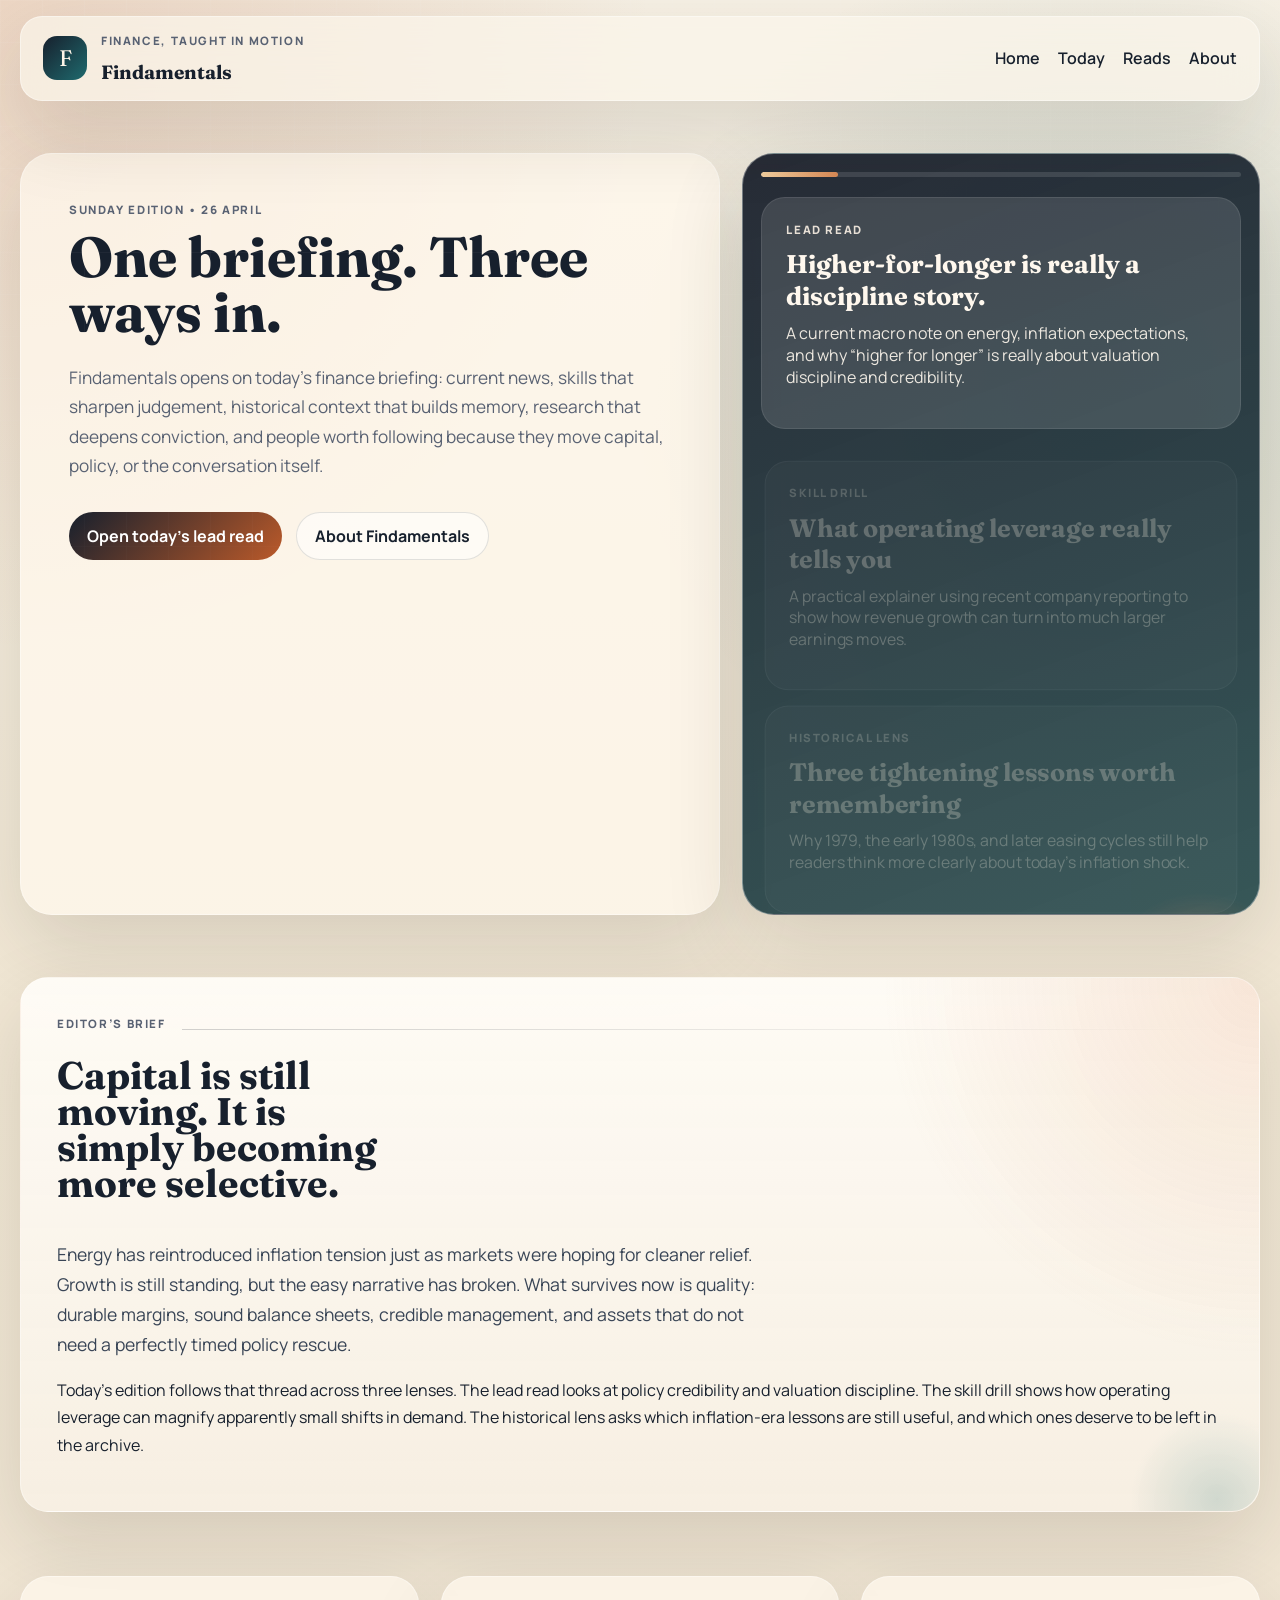
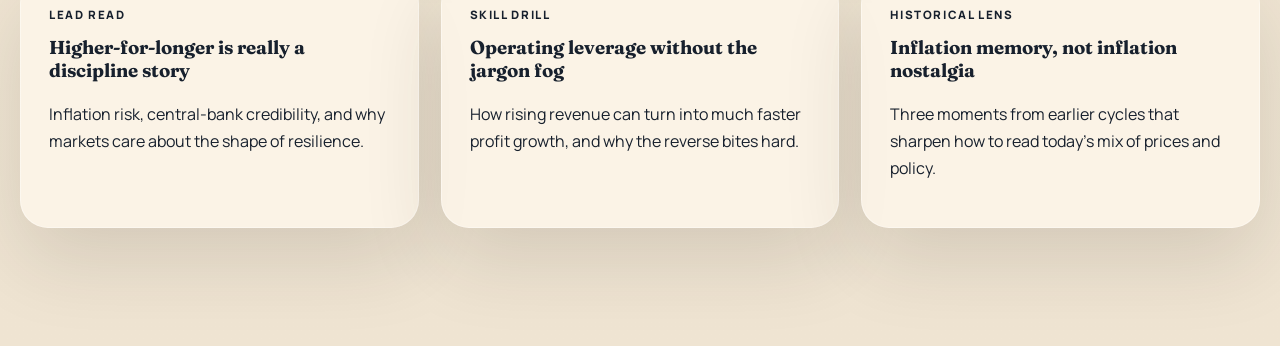
==== index.html @ 5b4e3eaf "Add files via upload" ====
<!DOCTYPE html>
<html lang="en-GB">
  <head>
    <meta charset="UTF-8" />
    <meta name="viewport" content="width=device-width, initial-scale=1.0" />
    <title>Findamentals | Daily Finance Reading</title>
    <meta
      name="description"
      content="Findamentals is a daily finance reading platform mixing news, skill-building, historical context, research, and real people to watch."
    />
    <link rel="preconnect" href="https://fonts.googleapis.com" />
    <link rel="preconnect" href="https://fonts.gstatic.com" crossorigin />
    <link
      href="https://fonts.googleapis.com/css2?family=Fraunces:opsz,wght@9..144,400;9..144,600;9..144,700&family=Manrope:wght@400;500;600;700;800&display=swap"
      rel="stylesheet"
    />
    <link rel="stylesheet" href="./styles.css" />
  </head>
  <body>
    <div class="page-shell">
      <header class="topbar" data-topbar>
        <div class="brand-lockup">
          <span class="brand-mark">F</span>
          <div>
            <p class="eyebrow">Finance, taught in motion</p>
            <h1>Findamentals</h1>
          </div>
        </div>
        <nav class="topnav" aria-label="Primary">
          <a href="./index.html">Home</a>
          <a href="#edition">Today</a>
          <a href="#reads">Reads</a>
          <a href="./about.html">About</a>
        </nav>
      </header>

      <main>
        <section class="home-hero" id="edition">
          <div class="hero-copy">
            <p class="section-kicker">Sunday Edition • 26 April</p>
            <h2>One briefing. Three ways in.</h2>
            <p class="hero-text">
              Findamentals opens on today’s finance briefing: current news, skills that sharpen
              judgement, historical context that builds memory, research that deepens conviction, and
              people worth following because they move capital, policy, or the conversation itself.
            </p>
            <div class="hero-actions">
              <a class="button button-primary" href="./lead-read.html">Open today’s lead read</a>
              <a class="button button-secondary" href="./about.html">About Findamentals</a>
            </div>
          </div>

          <section class="edition-panel scroll-panel" aria-label="Today’s reading sequence" data-scroll-panel>
            <div class="progress-track edition-progress" aria-hidden="true">
              <span class="progress-fill" data-progress-fill></span>
            </div>

            <a class="story-card is-active" data-story-card href="./lead-read.html">
              <p class="story-type">Lead read</p>
              <h3>Higher-for-longer is really a discipline story.</h3>
              <p>
                A current macro note on energy, inflation expectations, and why “higher for longer” is
                really about valuation discipline and credibility.
              </p>
            </a>

            <a class="story-card" data-story-card href="./skill-drill.html">
              <p class="story-type">Skill drill</p>
              <h3>What operating leverage really tells you</h3>
              <p>
                A practical explainer using recent company reporting to show how revenue growth can turn
                into much larger earnings moves.
              </p>
            </a>

            <a class="story-card" data-story-card href="./historical-lens.html">
              <p class="story-type">Historical lens</p>
              <h3>Three tightening lessons worth remembering</h3>
              <p>
                Why 1979, the early 1980s, and later easing cycles still help readers think more clearly
                about today’s inflation shock.
              </p>
            </a>
          </section>
        </section>

        <section class="today-layout reveal">
          <article class="lead-read editorial-brief">
            <div class="brief-topline">
              <p class="section-kicker">Editor’s Brief</p>
              <span class="brief-rule"></span>
            </div>
            <h3>Capital is still moving. It is simply becoming more selective.</h3>
            <p class="brief-lead">
              Energy has reintroduced inflation tension just as markets were hoping for cleaner relief.
              Growth is still standing, but the easy narrative has broken. What survives now is quality:
              durable margins, sound balance sheets, credible management, and assets that do not need a
              perfectly timed policy rescue.
            </p>
            <p>
              Today’s edition follows that thread across three lenses. The lead read looks at policy
              credibility and valuation discipline. The skill drill shows how operating leverage can
              magnify apparently small shifts in demand. The historical lens asks which inflation-era
              lessons are still useful, and which ones deserve to be left in the archive.
            </p>
          </article>
        </section>

        <section class="content-grid reveal" id="reads">
          <a class="feed-card feed-link" href="./lead-read.html">
            <p class="feed-tag">Lead Read</p>
            <h3>Higher-for-longer is really a discipline story</h3>
            <p>Inflation risk, central-bank credibility, and why markets care about the shape of resilience.</p>
          </a>
          <a class="feed-card feed-link" href="./skill-drill.html">
            <p class="feed-tag">Skill Drill</p>
            <h3>Operating leverage without the jargon fog</h3>
            <p>How rising revenue can turn into much faster profit growth, and why the reverse bites hard.</p>
          </a>
          <a class="feed-card feed-link" href="./historical-lens.html">
            <p class="feed-tag">Historical Lens</p>
            <h3>Inflation memory, not inflation nostalgia</h3>
            <p>Three moments from earlier cycles that sharpen how to read today’s mix of prices and policy.</p>
          </a>
        </section>
      </main>
    </div>

    <script src="./script.js"></script>
  </body>
</html>
---- styles.css ----
:root {
  --bg: #f5efe3;
  --bg-deep: #e6dcc8;
  --text: #17202d;
  --muted: #596273;
  --accent: #bb5a2a;
  --accent-soft: #d88955;
  --teal: #1f6a6e;
  --line: rgba(23, 32, 45, 0.12);
  --shadow: 0 30px 80px rgba(41, 37, 30, 0.14);
}

* {
  box-sizing: border-box;
}

html {
  scroll-behavior: smooth;
}

body {
  margin: 0;
  min-height: 100vh;
  color: var(--text);
  font-family: "Manrope", "Avenir Next", "Segoe UI", sans-serif;
  background:
    radial-gradient(circle at top left, rgba(187, 90, 42, 0.18), transparent 28%),
    radial-gradient(circle at 85% 20%, rgba(31, 106, 110, 0.18), transparent 24%),
    linear-gradient(180deg, #f7f1e5 0%, #f1e7d4 52%, #efe4d2 100%);
}

body::before {
  content: "";
  position: fixed;
  inset: 0;
  pointer-events: none;
  background-image: linear-gradient(rgba(255, 255, 255, 0.16) 1px, transparent 1px),
    linear-gradient(90deg, rgba(255, 255, 255, 0.16) 1px, transparent 1px);
  background-size: 42px 42px;
  mask-image: linear-gradient(180deg, rgba(0, 0, 0, 0.35), transparent 85%);
}

.page-shell {
  width: min(1240px, calc(100% - 32px));
  margin: 0 auto;
  padding: 16px 0 80px;
}

.topbar {
  position: sticky;
  top: 12px;
  z-index: 20;
  display: flex;
  justify-content: space-between;
  align-items: center;
  gap: 24px;
  padding: 16px 22px;
  margin-bottom: 12px;
  border: 1px solid rgba(255, 255, 255, 0.4);
  border-radius: 22px;
  backdrop-filter: blur(18px);
  background: rgba(250, 244, 233, 0.72);
  box-shadow: var(--shadow);
  transition: transform 280ms ease, opacity 280ms ease, background 280ms ease;
}

.topbar.is-hidden {
  transform: translateY(-130%);
  opacity: 0;
}

.brand-lockup {
  display: flex;
  align-items: center;
  gap: 14px;
}

.brand-mark {
  display: grid;
  place-items: center;
  width: 44px;
  height: 44px;
  border-radius: 14px;
  color: #fff5e8;
  font-family: "Fraunces", Georgia, serif;
  font-size: 1.4rem;
  background: linear-gradient(135deg, var(--text), var(--teal));
}

.eyebrow,
.section-kicker,
.comparison-label,
.story-type,
.feed-tag,
.step-index,
.mini-label,
.person-role {
  letter-spacing: 0.14em;
  text-transform: uppercase;
  font-size: 0.72rem;
  font-weight: 800;
}

.eyebrow,
.section-kicker,
.comparison-label,
.mini-label,
.person-role {
  color: var(--muted);
}

h1,
h2,
h3,
.stage-label span {
  font-family: "Fraunces", Georgia, serif;
}

h1,
h2,
h3,
p {
  margin-top: 0;
}

.topbar h1 {
  margin-bottom: 0;
  font-size: 1.2rem;
}

.topnav {
  display: flex;
  flex-wrap: wrap;
  align-items: center;
  gap: 18px;
}

.topnav a {
  color: var(--text);
  text-decoration: none;
  font-weight: 600;
}

.home-hero,
.article-layout,
.today-layout,
.comparison-grid,
.sticky-stage,
.content-grid,
.people-grid {
  display: grid;
  gap: 22px;
}

.home-hero {
  grid-template-columns: 1.15fr 0.85fr;
  align-items: stretch;
  padding: 40px 0 52px;
}

.hero-copy,
.edition-panel,
.lead-read,
.mini-card,
.feed-card,
.visual-frame,
.person-card,
.comparison-card,
.article-body,
.sidebar-card,
.about-hero {
  border: 1px solid rgba(255, 255, 255, 0.36);
  box-shadow: var(--shadow);
}

.hero-copy,
.about-hero,
.lead-read,
.mini-card,
.feed-card,
.person-card,
.article-body,
.sidebar-card {
  background: rgba(255, 248, 238, 0.72);
}

.hero-copy,
.about-hero {
  padding: 48px;
  border-radius: 32px;
}

.home-hero h2,
.about-hero h2,
.article-hero h2 {
  margin-bottom: 0;
  line-height: 0.98;
}

.home-hero h2 {
  margin-top: 12px;
  font-size: clamp(2.7rem, 4.4vw, 4.7rem);
}

.about-hero h2,
.article-hero h2 {
  font-size: clamp(2.5rem, 4.5vw, 4.6rem);
}

.hero-text,
.lead-read p,
.mini-card p,
.feed-card p,
.step p,
.stage-description,
.person-card p,
.comparison-card li,
.article-body p,
.sidebar-card li,
.sidebar-card span,
.about-page .hero-text,
.article-page .hero-text {
  line-height: 1.7;
}

.hero-text,
.article-page .hero-text,
.about-page .hero-text {
  max-width: 60ch;
  margin: 24px 0 0;
  font-size: 1.08rem;
  color: var(--muted);
}

.hero-actions {
  display: flex;
  flex-wrap: wrap;
  gap: 14px;
  margin-top: 32px;
}

.button {
  display: inline-flex;
  align-items: center;
  justify-content: center;
  min-height: 48px;
  padding: 0 18px;
  border-radius: 999px;
  border: 0;
  text-decoration: none;
  font: inherit;
  font-weight: 700;
  cursor: pointer;
}

.button-primary {
  color: white;
  background: linear-gradient(135deg, var(--text), var(--accent));
}

.button-secondary {
  color: var(--text);
  border: 1px solid var(--line);
  background: rgba(255, 255, 255, 0.55);
}

.edition-panel {
  position: relative;
  overflow: hidden;
  display: grid;
  gap: 12px;
  padding: 18px;
  border-radius: 32px;
  background: linear-gradient(160deg, rgba(26, 31, 43, 0.94), rgba(28, 66, 70, 0.88));
  color: #f4ecdf;
}

.edition-panel::after {
  content: "";
  position: absolute;
  inset: auto -10% -25% auto;
  width: 220px;
  height: 220px;
  border-radius: 999px;
  background: radial-gradient(circle, rgba(216, 137, 85, 0.45), transparent 65%);
}

.edition-progress {
  max-width: 100%;
  margin-bottom: 8px;
}

.progress-track {
  position: relative;
  height: 5px;
  border-radius: 999px;
  overflow: hidden;
  background: rgba(255, 255, 255, 0.12);
}

.progress-fill {
  display: block;
  width: 0%;
  height: 100%;
  border-radius: inherit;
  background: linear-gradient(90deg, #f2cf9f, var(--accent-soft));
  transition: width 240ms ease;
}

.story-card {
  position: relative;
  display: block;
  padding: 24px;
  border: 1px solid rgba(255, 255, 255, 0.09);
  border-radius: 24px;
  color: inherit;
  text-decoration: none;
  background: rgba(255, 255, 255, 0.06);
  transform: translateY(18px) scale(0.985);
  opacity: 0.46;
  transition:
    transform 280ms ease,
    opacity 280ms ease,
    background 280ms ease,
    color 280ms ease;
}

.story-card .story-type {
  color: rgba(244, 236, 223, 0.46);
  transition: color 280ms ease;
}

.story-card h3 {
  margin-top: 10px;
  margin-bottom: 10px;
  font-size: 1.6rem;
  color: rgba(244, 236, 223, 0.58);
  transition: color 280ms ease;
}

.story-card p:last-child {
  color: rgba(244, 236, 223, 0.6);
  transition: color 280ms ease;
}

.story-card.is-active,
.story-card:hover {
  background: rgba(255, 255, 255, 0.12);
  transform: translateY(0) scale(1);
  opacity: 1;
}

.story-card.is-active .story-type,
.story-card:hover .story-type {
  color: rgba(255, 245, 232, 0.88);
}

.story-card.is-active h3,
.story-card:hover h3 {
  color: #fff8ee;
}

.story-card.is-active p:last-child,
.story-card:hover p:last-child {
  color: rgba(255, 248, 238, 0.9);
}

.today-layout {
  grid-template-columns: 1fr;
  padding: 10px 0 48px;
}

.lead-read,
.mini-card,
.feed-card,
.person-card,
.article-body,
.sidebar-card {
  padding: 28px;
  border-radius: 28px;
}

.editorial-brief {
  position: relative;
  overflow: hidden;
  padding: 36px;
  background:
    radial-gradient(circle at top right, rgba(216, 137, 85, 0.18), transparent 28%),
    linear-gradient(180deg, rgba(255, 252, 247, 0.94), rgba(247, 240, 228, 0.88));
}

.editorial-brief::after {
  content: "";
  position: absolute;
  inset: auto -48px -78px auto;
  width: 180px;
  height: 180px;
  border-radius: 999px;
  background: radial-gradient(circle, rgba(31, 106, 110, 0.18), transparent 68%);
}

.brief-topline {
  position: relative;
  z-index: 1;
  display: flex;
  align-items: center;
  gap: 16px;
}

.brief-rule {
  display: block;
  flex: 1;
  height: 1px;
  background: linear-gradient(90deg, rgba(23, 32, 45, 0.2), rgba(23, 32, 45, 0));
}

.editorial-brief h3 {
  position: relative;
  z-index: 1;
  max-width: 13ch;
  margin-top: 16px;
  font-size: clamp(2.6rem, 4vw, 4.2rem);
  line-height: 0.94;
}

.brief-lead {
  position: relative;
  z-index: 1;
  max-width: 64ch;
  font-size: 1.1rem;
  color: #394556;
}

.card-heading {
  display: flex;
  justify-content: space-between;
  align-items: center;
  gap: 16px;
}

.pill {
  padding: 8px 12px;
  border-radius: 999px;
  font-size: 0.82rem;
  font-weight: 700;
  background: rgba(23, 32, 45, 0.08);
}

.lead-read h3,
.article-body h3,
.feed-card h3,
.person-card h3,
.mini-card h3 {
  margin-top: 12px;
}

.lead-read h3 {
  font-size: clamp(2rem, 3vw, 3rem);
}

.side-stack,
.article-sidebar {
  display: grid;
  gap: 22px;
}

.content-grid {
  grid-template-columns: repeat(3, minmax(0, 1fr));
  padding: 16px 0 38px;
}

.feed-link {
  color: inherit;
  text-decoration: none;
  transition: transform 220ms ease, background 220ms ease;
}

.feed-link:hover {
  transform: translateY(-6px);
  background: rgba(255, 248, 238, 0.92);
}

.section-heading {
  display: flex;
  justify-content: space-between;
  align-items: end;
  gap: 24px;
  margin-bottom: 26px;
}

.section-heading.narrow {
  max-width: 820px;
}

.section-heading h2 {
  max-width: 16ch;
  margin-bottom: 0;
  font-size: clamp(2.2rem, 4vw, 4rem);
  line-height: 1.02;
}

.comparison-grid {
  grid-template-columns: repeat(2, minmax(0, 1fr));
}

.comparison-card {
  padding: 28px;
  border-radius: 28px;
}

.comparison-card.accent {
  background: linear-gradient(160deg, rgba(187, 90, 42, 0.94), rgba(31, 106, 110, 0.84));
  color: #fff8ee;
}

.comparison-card.accent .comparison-label {
  color: rgba(255, 248, 238, 0.78);
}

.comparison-card ul {
  margin: 18px 0 0;
  padding-left: 18px;
}

.reading-system,
.people-watch,
.about-page,
.article-page {
  padding: 20px 0 52px;
}

.about-page {
  display: grid;
  gap: 26px;
}

.about-hero {
  padding-bottom: 28px;
}

.sticky-stage {
  grid-template-columns: 0.9fr 1.1fr;
  align-items: start;
}

.sticky-visual {
  position: sticky;
  top: 110px;
}

.visual-frame {
  position: relative;
  min-height: 360px;
  padding: 32px;
  border-radius: 30px;
  overflow: hidden;
  color: #f7f0e6;
  background: linear-gradient(160deg, #16202c 0%, #203847 50%, #7a4125 100%);
}

.visual-glow {
  position: absolute;
  inset: auto auto -100px -70px;
  width: 280px;
  height: 280px;
  border-radius: 999px;
  background: radial-gradient(circle, rgba(255, 228, 168, 0.4), transparent 62%);
}

.stage-label {
  position: relative;
  z-index: 1;
  display: flex;
  align-items: center;
  gap: 16px;
}

.stage-label span {
  font-size: clamp(3rem, 8vw, 5rem);
  line-height: 1;
}

.stage-label p {
  margin-bottom: 0;
  font-size: 0.92rem;
  letter-spacing: 0.16em;
  text-transform: uppercase;
}

.stage-description {
  position: relative;
  z-index: 1;
  max-width: 26ch;
  margin-top: 108px;
  font-size: 1.16rem;
}

.sticky-copy {
  display: grid;
  gap: 18px;
}

.step {
  display: grid;
  grid-template-columns: 70px 1fr;
  gap: 18px;
  padding: 24px;
  border: 1px solid var(--line);
  border-radius: 26px;
  background: rgba(255, 250, 243, 0.62);
  transition: transform 220ms ease, border-color 220ms ease, background 220ms ease;
}

.step.is-current {
  transform: translateX(10px);
  border-color: rgba(187, 90, 42, 0.34);
  background: rgba(255, 247, 238, 0.92);
}

.step-index {
  color: var(--accent);
}

.people-grid {
  grid-template-columns: repeat(2, minmax(0, 1fr));
}

.article-hero {
  padding: 18px 0 14px;
}

.article-layout {
  grid-template-columns: minmax(0, 1.45fr) minmax(250px, 0.55fr);
  align-items: start;
}

.article-sidebar {
  position: sticky;
  top: 110px;
}

.article-body {
  padding: 34px 36px;
}

.article-body p {
  font-size: 1.05rem;
}

.sidebar-card {
  position: relative;
  padding: 20px;
  font-size: 0.94rem;
  background:
    linear-gradient(180deg, rgba(255, 252, 248, 0.94), rgba(245, 237, 224, 0.82));
  transition: transform 220ms ease, box-shadow 220ms ease, border-color 220ms ease;
}

.sidebar-card:hover {
  transform: translateY(-4px);
  border-color: rgba(187, 90, 42, 0.28);
  box-shadow: 0 22px 48px rgba(41, 37, 30, 0.12);
}

.sidebar-card .mini-label {
  font-size: 0.66rem;
}

.sidebar-card ul {
  margin: 18px 0 0;
  padding: 0;
  list-style: none;
}

.sidebar-card li + li {
  margin-top: 14px;
  padding-top: 14px;
  border-top: 1px solid var(--line);
}

.link-list a {
  color: var(--text);
  font-weight: 700;
  text-decoration: none;
}

.link-list span {
  display: block;
  margin-top: 4px;
  color: var(--muted);
}

.person-link {
  display: grid;
  grid-template-columns: 48px 1fr;
  gap: 12px;
  align-items: center;
}

.person-avatar {
  width: 48px;
  height: 48px;
  border-radius: 999px;
  object-fit: cover;
  border: 2px solid rgba(255, 255, 255, 0.75);
  box-shadow: 0 10px 24px rgba(23, 32, 45, 0.12);
  background: rgba(255, 255, 255, 0.82);
}

.person-link strong,
.person-link em {
  display: block;
}

.person-link strong {
  font-style: normal;
}

.person-link em {
  margin-top: 4px;
  font-size: 0.88rem;
  font-style: normal;
  font-weight: 500;
  color: var(--muted);
}

.article-cover {
  position: relative;
  overflow: hidden;
  margin-top: 20px;
  padding: 24px;
  border: 1px solid rgba(255, 255, 255, 0.3);
  border-radius: 30px;
  box-shadow: var(--shadow);
}

.cover-policy {
  color: #f7f1e6;
  background: linear-gradient(145deg, #111b26 0%, #183041 55%, #655033 100%);
}

.cover-corporate {
  color: #f7f1e6;
  background: linear-gradient(145deg, #101717 0%, #14372a 46%, #445b26 100%);
}

.cover-history {
  color: #f7f1e6;
  background: linear-gradient(145deg, #171921 0%, #283249 50%, #5d432f 100%);
}

.cover-chip-row {
  position: relative;
  z-index: 1;
  display: flex;
  flex-wrap: wrap;
  align-items: center;
  gap: 12px;
}

.cover-chip {
  display: inline-flex;
  align-items: center;
  justify-content: center;
  min-height: 40px;
  padding: 0 14px;
  border-radius: 999px;
  background: rgba(255, 255, 255, 0.12);
  backdrop-filter: blur(10px);
}

.cover-chip {
  font-size: 0.84rem;
  font-weight: 700;
  letter-spacing: 0.08em;
  text-transform: uppercase;
}

.cover-chip-soft {
  background: rgba(255, 255, 255, 0.08);
  color: rgba(255, 244, 232, 0.9);
}

.cover-gridlines,
.cover-bars,
.cover-timeline {
  position: relative;
  z-index: 1;
  margin-top: 36px;
}

.cover-gridlines {
  height: 140px;
  border-radius: 24px;
  background:
    linear-gradient(rgba(255, 255, 255, 0.09) 1px, transparent 1px),
    linear-gradient(90deg, rgba(255, 255, 255, 0.09) 1px, transparent 1px);
  background-size: 28px 28px;
}

.cover-gridlines::after {
  content: "";
  position: absolute;
  left: 24px;
  right: 24px;
  bottom: 26px;
  height: 2px;
  background: linear-gradient(90deg, transparent 0%, #ffe5bf 24%, #ffbf7d 58%, transparent 100%);
  transform: skewX(-18deg);
}

.cover-bars {
  display: grid;
  grid-template-columns: repeat(4, 1fr);
  gap: 12px;
  align-items: end;
  height: 140px;
}

.cover-bars span {
  border-radius: 18px 18px 8px 8px;
  background: linear-gradient(180deg, rgba(180, 246, 171, 0.95), rgba(68, 138, 53, 0.5));
}

.cover-bars span:nth-child(1) {
  height: 42%;
}

.cover-bars span:nth-child(2) {
  height: 66%;
}

.cover-bars span:nth-child(3) {
  height: 78%;
}

.cover-bars span:nth-child(4) {
  height: 96%;
}

.cover-timeline {
  display: flex;
  align-items: center;
  gap: 0;
  padding: 42px 10px 16px;
}

.cover-timeline::before {
  content: "";
  position: absolute;
  left: 14px;
  right: 14px;
  top: 50%;
  height: 1px;
  background: rgba(255, 255, 255, 0.2);
}

.cover-timeline span {
  position: relative;
  z-index: 1;
  width: 16px;
  height: 16px;
  margin-right: auto;
  border: 4px solid rgba(255, 242, 226, 0.9);
  border-radius: 999px;
  background: #c47d47;
}

.cover-timeline span:last-child {
  margin-right: 0;
}

.cover-caption {
  position: relative;
  z-index: 1;
  max-width: 34ch;
  margin-top: 18px;
  font-size: 0.98rem;
  color: rgba(255, 245, 232, 0.88);
}

.feature-grid {
  display: grid;
  grid-template-columns: repeat(3, minmax(0, 1fr));
  gap: 22px;
}

.feature-card {
  padding: 26px;
  border: 1px solid rgba(255, 255, 255, 0.36);
  border-radius: 28px;
  background: rgba(255, 248, 238, 0.72);
  box-shadow: var(--shadow);
}

.feature-card h3 {
  margin-top: 12px;
  font-size: 1.5rem;
}

.feature-card p:last-child {
  line-height: 1.7;
}

.reveal {
  opacity: 0;
  transform: translateY(28px);
  transition: opacity 500ms ease, transform 500ms ease;
}

.reveal.is-visible {
  opacity: 1;
  transform: translateY(0);
}

@media (max-width: 1080px) {
  .home-hero,
  .today-layout,
  .article-layout,
  .sticky-stage,
  .content-grid,
  .people-grid,
  .comparison-grid,
  .feature-grid {
    grid-template-columns: 1fr;
  }

  .section-heading h2,
  .home-hero h2 {
    max-width: none;
  }

  .sticky-visual,
  .article-sidebar {
    position: relative;
    top: auto;
  }
}

@media (max-width: 720px) {
  .page-shell {
    width: min(100% - 18px, 1240px);
    padding-top: 12px;
  }

  .topbar,
  .hero-copy,
  .edition-panel,
  .lead-read,
  .mini-card,
  .feed-card,
  .visual-frame,
  .person-card,
  .comparison-card,
  .article-body,
  .sidebar-card,
  .about-hero,
  .step {
    border-radius: 22px;
  }

  .topbar {
    align-items: start;
    flex-direction: column;
  }

  .hero-copy,
  .about-hero {
    padding: 30px 24px;
  }

  .edition-panel,
  .visual-frame,
  .article-body,
  .sidebar-card {
    padding: 22px;
  }

  .editorial-brief {
    padding: 24px;
  }

  .home-hero h2,
  .about-hero h2,
  .article-hero h2 {
    font-size: clamp(2.4rem, 10vw, 4rem);
  }

  .section-heading {
    align-items: start;
    flex-direction: column;
  }

  .step {
    grid-template-columns: 1fr;
  }
}
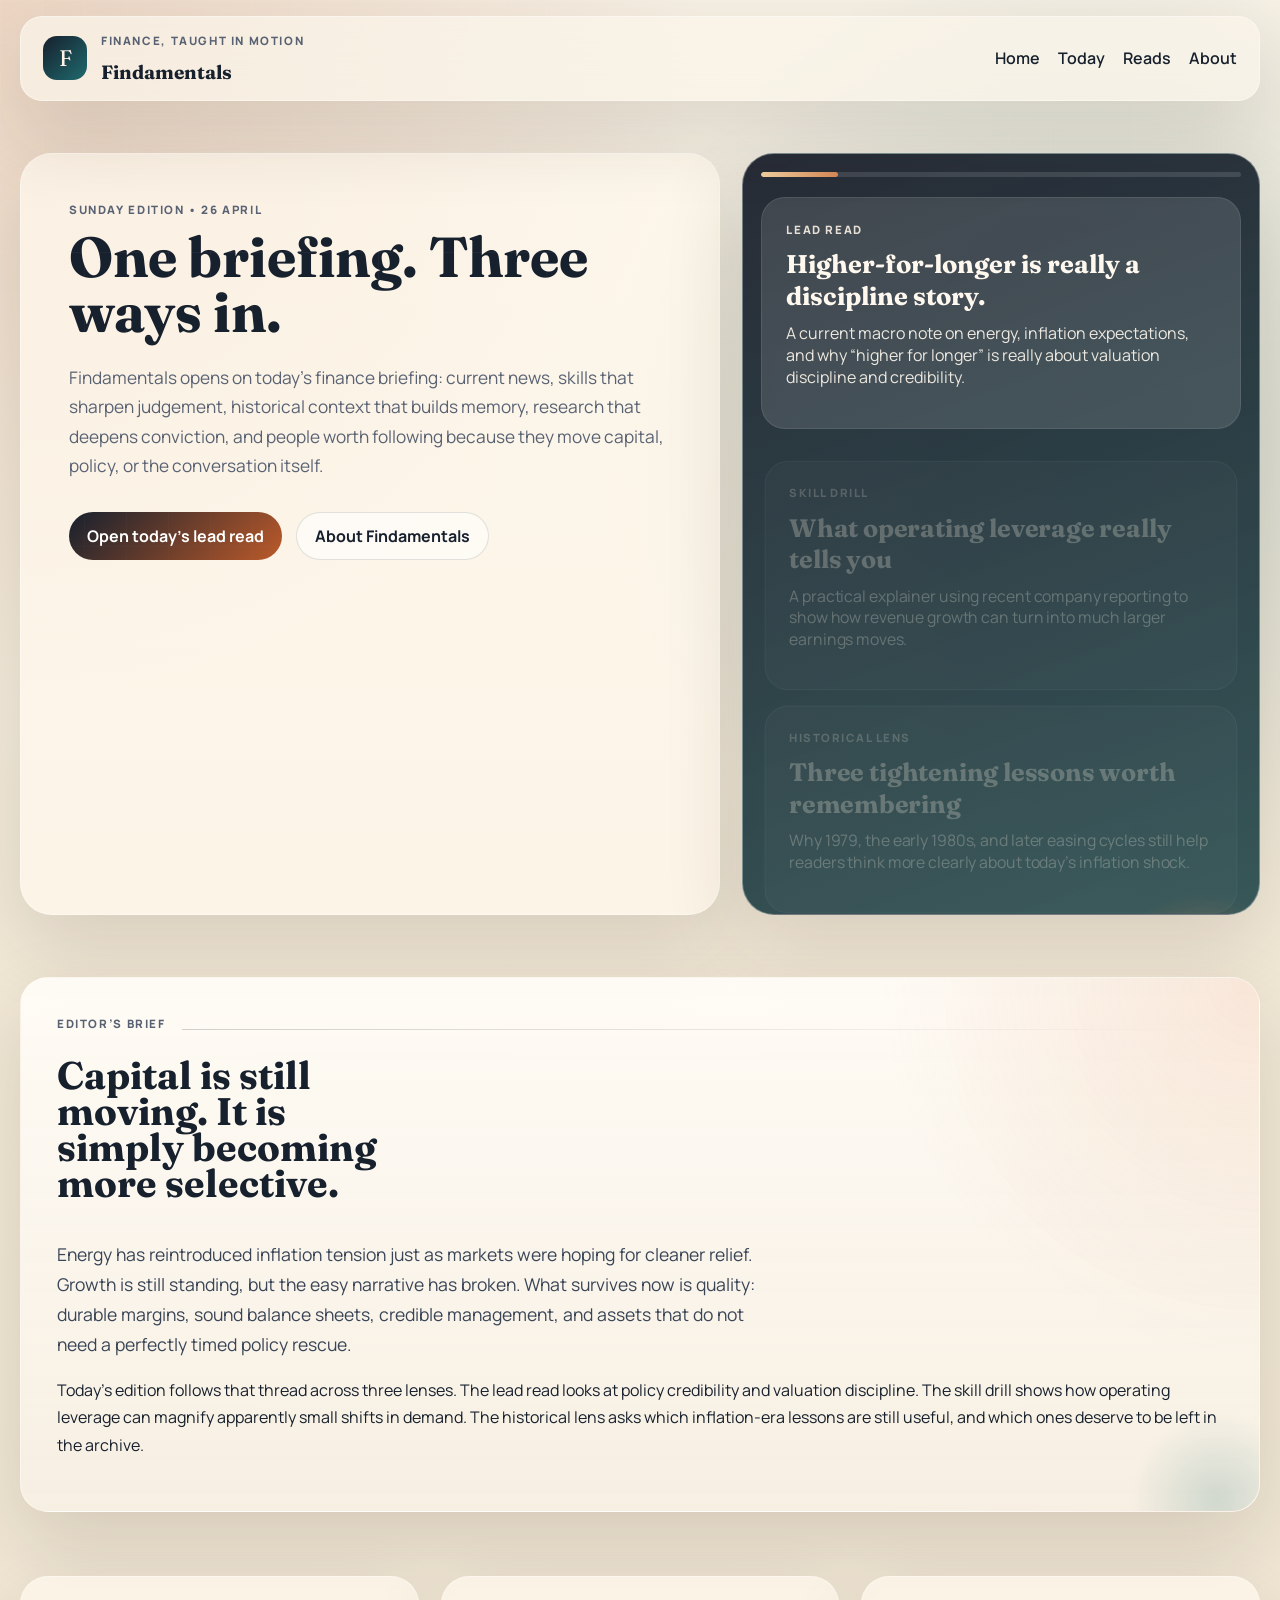
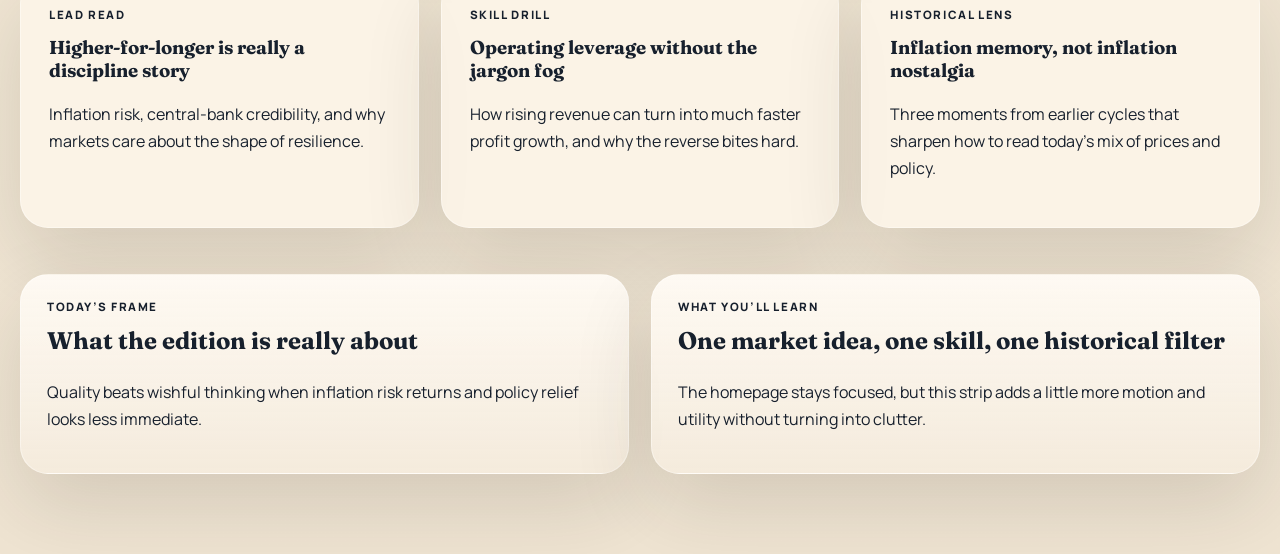
==== commit 3eb220da: "Add files via upload" ====
--- a/index.html
+++ b/index.html
@@ -123,6 +123,20 @@
             <p>Three moments from earlier cycles that sharpen how to read today’s mix of prices and policy.</p>
           </a>
         </section>
+
+        <!-- Optional: remove this section to roll the homepage back to the lighter version. -->
+        <section class="home-busy-rail reveal" aria-label="Today at a glance">
+          <article class="busy-card">
+            <p class="feed-tag">Today’s Frame</p>
+            <h3>What the edition is really about</h3>
+            <p>Quality beats wishful thinking when inflation risk returns and policy relief looks less immediate.</p>
+          </article>
+          <article class="busy-card">
+            <p class="feed-tag">What you’ll learn</p>
+            <h3>One market idea, one skill, one historical filter</h3>
+            <p>The homepage stays focused, but this strip adds a little more motion and utility without turning into clutter.</p>
+          </article>
+        </section>
       </main>
     </div>
 
--- a/styles.css
+++ b/styles.css
@@ -781,93 +781,154 @@
   color: rgba(255, 244, 232, 0.9);
 }
 
-.cover-gridlines,
-.cover-bars,
-.cover-timeline {
+.cover-composition {
   position: relative;
   z-index: 1;
   margin-top: 36px;
 }
 
-.cover-gridlines {
-  height: 140px;
+.cover-composition-policy {
+  height: 156px;
+}
+
+.cover-panel,
+.cover-ring,
+.cover-dot-cluster,
+.metric-tile,
+.cover-orb,
+.archive-card {
+  position: absolute;
+}
+
+.cover-panel {
+  border: 1px solid rgba(255, 255, 255, 0.14);
   border-radius: 24px;
-  background:
-    linear-gradient(rgba(255, 255, 255, 0.09) 1px, transparent 1px),
-    linear-gradient(90deg, rgba(255, 255, 255, 0.09) 1px, transparent 1px);
-  background-size: 28px 28px;
-}
-
-.cover-gridlines::after {
+  background: rgba(255, 255, 255, 0.08);
+  backdrop-filter: blur(10px);
+}
+
+.cover-panel-large {
+  inset: 8px 24% 18px 0;
+}
+
+.cover-panel-small {
+  inset: 36px 0 0 46%;
+}
+
+.cover-ring {
+  width: 86px;
+  height: 86px;
+  right: 8%;
+  bottom: 12%;
+  border: 2px solid rgba(255, 229, 191, 0.55);
+  border-radius: 999px;
+  box-shadow: inset 0 0 0 12px rgba(255, 255, 255, 0.05);
+}
+
+.cover-dot-cluster {
+  left: 30px;
+  bottom: 28px;
+  display: flex;
+  gap: 10px;
+}
+
+.cover-dot-cluster span {
+  width: 10px;
+  height: 10px;
+  border-radius: 999px;
+  background: rgba(255, 232, 201, 0.9);
+}
+
+.cover-composition-corporate {
+  display: grid;
+  grid-template-columns: repeat(2, minmax(0, 1fr));
+  gap: 14px;
+  align-items: stretch;
+  min-height: 156px;
+}
+
+.metric-tile {
+  position: relative;
+  inset: auto;
+  display: flex;
+  flex-direction: column;
+  justify-content: space-between;
+  min-height: 132px;
+  padding: 18px;
+  border: 1px solid rgba(255, 255, 255, 0.12);
+  border-radius: 24px;
+  background: rgba(255, 255, 255, 0.07);
+}
+
+.metric-tile strong,
+.metric-tile span {
+  display: block;
+}
+
+.metric-tile strong {
+  font-family: "Fraunces", Georgia, serif;
+  font-size: 1.05rem;
+  color: #f8f2e8;
+}
+
+.metric-tile span {
+  font-size: 1.35rem;
+  font-weight: 800;
+  color: rgba(210, 255, 204, 0.95);
+}
+
+.cover-orb {
+  right: 18px;
+  bottom: -34px;
+  width: 132px;
+  height: 132px;
+  border-radius: 999px;
+  background: radial-gradient(circle, rgba(196, 255, 181, 0.38), rgba(196, 255, 181, 0) 68%);
+  filter: blur(2px);
+}
+
+.cover-composition-history {
+  height: 156px;
+}
+
+.archive-card {
+  display: grid;
+  place-items: center;
+  width: 160px;
+  height: 108px;
+  border: 1px solid rgba(255, 255, 255, 0.12);
+  border-radius: 20px;
+  background: rgba(255, 255, 255, 0.07);
+  color: rgba(255, 245, 232, 0.92);
+  font-family: "Fraunces", Georgia, serif;
+  font-size: 1.05rem;
+  letter-spacing: 0.04em;
+}
+
+.archive-card-a {
+  top: 24px;
+  left: 0;
+  transform: rotate(-7deg);
+}
+
+.archive-card-b {
+  top: 8px;
+  left: 33%;
+  transform: rotate(3deg);
+}
+
+.archive-card-c {
+  top: 28px;
+  right: 2%;
+  transform: rotate(8deg);
+}
+
+.cover-composition::after {
   content: "";
   position: absolute;
-  left: 24px;
-  right: 24px;
-  bottom: 26px;
-  height: 2px;
-  background: linear-gradient(90deg, transparent 0%, #ffe5bf 24%, #ffbf7d 58%, transparent 100%);
-  transform: skewX(-18deg);
-}
-
-.cover-bars {
-  display: grid;
-  grid-template-columns: repeat(4, 1fr);
-  gap: 12px;
-  align-items: end;
-  height: 140px;
-}
-
-.cover-bars span {
-  border-radius: 18px 18px 8px 8px;
-  background: linear-gradient(180deg, rgba(180, 246, 171, 0.95), rgba(68, 138, 53, 0.5));
-}
-
-.cover-bars span:nth-child(1) {
-  height: 42%;
-}
-
-.cover-bars span:nth-child(2) {
-  height: 66%;
-}
-
-.cover-bars span:nth-child(3) {
-  height: 78%;
-}
-
-.cover-bars span:nth-child(4) {
-  height: 96%;
-}
-
-.cover-timeline {
-  display: flex;
-  align-items: center;
-  gap: 0;
-  padding: 42px 10px 16px;
-}
-
-.cover-timeline::before {
-  content: "";
-  position: absolute;
-  left: 14px;
-  right: 14px;
-  top: 50%;
-  height: 1px;
-  background: rgba(255, 255, 255, 0.2);
-}
-
-.cover-timeline span {
-  position: relative;
-  z-index: 1;
-  width: 16px;
-  height: 16px;
-  margin-right: auto;
-  border: 4px solid rgba(255, 242, 226, 0.9);
-  border-radius: 999px;
-  background: #c47d47;
-}
-
-.cover-timeline span:last-child {
-  margin-right: 0;
+  inset: auto 0 0 0;
+  height: 32px;
+  background: linear-gradient(180deg, transparent, rgba(255, 255, 255, 0.02));
 }
 
 .cover-caption {
@@ -899,6 +960,31 @@
 }
 
 .feature-card p:last-child {
+  line-height: 1.7;
+}
+
+.home-busy-rail {
+  display: grid;
+  grid-template-columns: repeat(2, minmax(0, 1fr));
+  gap: 22px;
+  padding-top: 8px;
+}
+
+.busy-card {
+  padding: 24px 26px;
+  border: 1px solid rgba(255, 255, 255, 0.36);
+  border-radius: 28px;
+  background:
+    linear-gradient(180deg, rgba(255, 251, 245, 0.92), rgba(245, 236, 222, 0.84));
+  box-shadow: var(--shadow);
+}
+
+.busy-card h3 {
+  margin-top: 12px;
+  font-size: 1.5rem;
+}
+
+.busy-card p:last-child {
   line-height: 1.7;
 }
 
@@ -921,7 +1007,8 @@
   .content-grid,
   .people-grid,
   .comparison-grid,
-  .feature-grid {
+  .feature-grid,
+  .home-busy-rail {
     grid-template-columns: 1fr;
   }
 
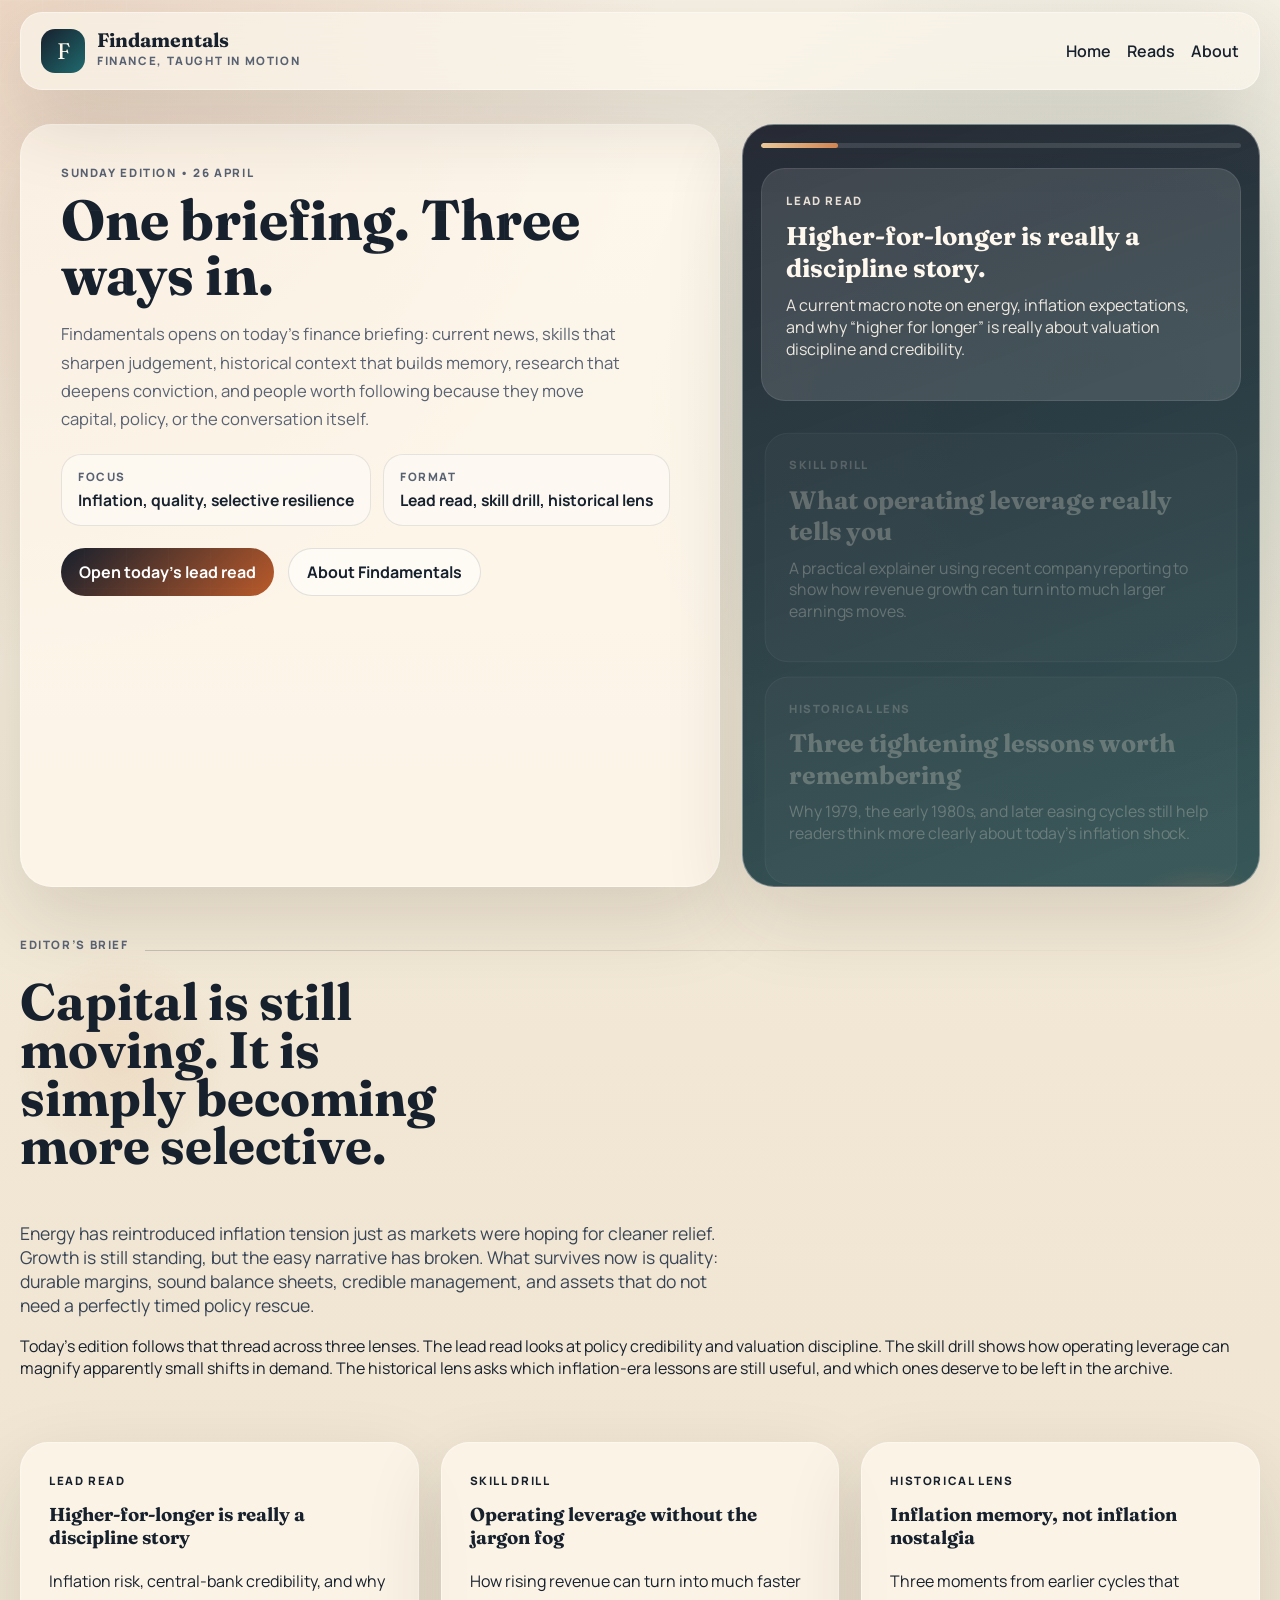
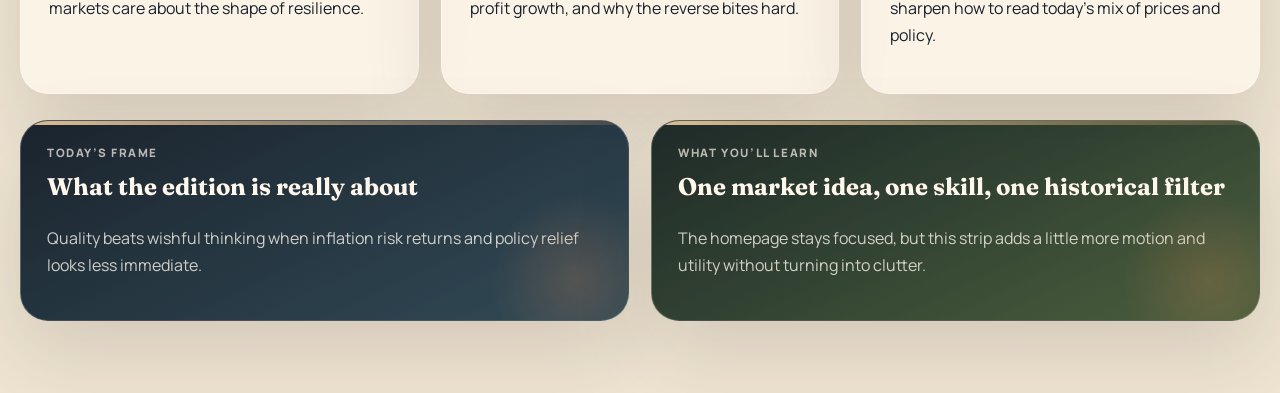
==== commit 83ab7cad: "Add files via upload" ====
--- a/index.html
+++ b/index.html
@@ -21,14 +21,13 @@
       <header class="topbar" data-topbar>
         <div class="brand-lockup">
           <span class="brand-mark">F</span>
-          <div>
+          <div class="brand-copy">
+            <h1>Findamentals</h1>
             <p class="eyebrow">Finance, taught in motion</p>
-            <h1>Findamentals</h1>
           </div>
         </div>
         <nav class="topnav" aria-label="Primary">
           <a href="./index.html">Home</a>
-          <a href="#edition">Today</a>
           <a href="#reads">Reads</a>
           <a href="./about.html">About</a>
         </nav>
@@ -44,6 +43,16 @@
               judgement, historical context that builds memory, research that deepens conviction, and
               people worth following because they move capital, policy, or the conversation itself.
             </p>
+            <div class="edition-meta">
+              <article class="meta-pill">
+                <span class="meta-label">Focus</span>
+                <strong>Inflation, quality, selective resilience</strong>
+              </article>
+              <article class="meta-pill">
+                <span class="meta-label">Format</span>
+                <strong>Lead read, skill drill, historical lens</strong>
+              </article>
+            </div>
             <div class="hero-actions">
               <a class="button button-primary" href="./lead-read.html">Open today’s lead read</a>
               <a class="button button-secondary" href="./about.html">About Findamentals</a>
@@ -84,8 +93,8 @@
           </section>
         </section>
 
-        <section class="today-layout reveal">
-          <article class="lead-read editorial-brief">
+        <section class="today-layout">
+          <article class="editorial-brief reveal" data-editorial-brief>
             <div class="brief-topline">
               <p class="section-kicker">Editor’s Brief</p>
               <span class="brief-rule"></span>
--- a/styles.css
+++ b/styles.css
@@ -43,7 +43,7 @@
 .page-shell {
   width: min(1240px, calc(100% - 32px));
   margin: 0 auto;
-  padding: 16px 0 80px;
+  padding: 12px 0 72px;
 }
 
 .topbar {
@@ -53,9 +53,9 @@
   display: flex;
   justify-content: space-between;
   align-items: center;
-  gap: 24px;
-  padding: 16px 22px;
-  margin-bottom: 12px;
+  gap: 20px;
+  padding: 14px 20px;
+  margin-bottom: 8px;
   border: 1px solid rgba(255, 255, 255, 0.4);
   border-radius: 22px;
   backdrop-filter: blur(18px);
@@ -72,7 +72,15 @@
 .brand-lockup {
   display: flex;
   align-items: center;
-  gap: 14px;
+  gap: 12px;
+}
+
+.brand-copy {
+  display: flex;
+  flex-direction: column;
+  justify-content: center;
+  gap: 2px;
+  transform: translateY(4px);
 }
 
 .brand-mark {
@@ -125,14 +133,15 @@
 
 .topbar h1 {
   margin-bottom: 0;
-  font-size: 1.2rem;
+  font-size: 1.22rem;
+  line-height: 1;
 }
 
 .topnav {
   display: flex;
   flex-wrap: wrap;
   align-items: center;
-  gap: 18px;
+  gap: 16px;
 }
 
 .topnav a {
@@ -155,7 +164,7 @@
 .home-hero {
   grid-template-columns: 1.15fr 0.85fr;
   align-items: stretch;
-  padding: 40px 0 52px;
+  padding: 26px 0 34px;
 }
 
 .hero-copy,
@@ -186,7 +195,7 @@
 
 .hero-copy,
 .about-hero {
-  padding: 48px;
+  padding: 40px;
   border-radius: 32px;
 }
 
@@ -226,17 +235,47 @@
 .hero-text,
 .article-page .hero-text,
 .about-page .hero-text {
-  max-width: 60ch;
-  margin: 24px 0 0;
-  font-size: 1.08rem;
+  max-width: 58ch;
+  margin: 18px 0 0;
+  font-size: 1.04rem;
   color: var(--muted);
+}
+
+.edition-meta {
+  display: flex;
+  flex-wrap: wrap;
+  gap: 12px;
+  margin-top: 20px;
+}
+
+.meta-pill {
+  display: grid;
+  gap: 6px;
+  min-width: 220px;
+  padding: 14px 16px;
+  border: 1px solid rgba(23, 32, 45, 0.1);
+  border-radius: 20px;
+  background: rgba(255, 255, 255, 0.42);
+}
+
+.meta-label {
+  font-size: 0.72rem;
+  font-weight: 800;
+  letter-spacing: 0.14em;
+  text-transform: uppercase;
+  color: var(--muted);
+}
+
+.meta-pill strong {
+  font-size: 0.98rem;
+  line-height: 1.35;
 }
 
 .hero-actions {
   display: flex;
   flex-wrap: wrap;
   gap: 14px;
-  margin-top: 32px;
+  margin-top: 22px;
 }
 
 .button {
@@ -367,7 +406,7 @@
 
 .today-layout {
   grid-template-columns: 1fr;
-  padding: 10px 0 48px;
+  padding: 6px 0 38px;
 }
 
 .lead-read,
@@ -381,22 +420,33 @@
 }
 
 .editorial-brief {
-  position: relative;
-  overflow: hidden;
-  padding: 36px;
-  background:
-    radial-gradient(circle at top right, rgba(216, 137, 85, 0.18), transparent 28%),
-    linear-gradient(180deg, rgba(255, 252, 247, 0.94), rgba(247, 240, 228, 0.88));
-}
-
-.editorial-brief::after {
+  --brief-shift: 0px;
+  --brief-glow-shift: 0px;
+  --brief-glow-scale: 1;
+  --brief-rule-scale: 1;
+  position: relative;
+  overflow: visible;
+  padding: 10px 0 0;
+  border: 0;
+  border-radius: 0;
+  box-shadow: none;
+  background: transparent;
+  transform: translateY(var(--brief-shift));
+  will-change: transform, opacity, filter;
+}
+
+.editorial-brief::before {
   content: "";
   position: absolute;
-  inset: auto -48px -78px auto;
-  width: 180px;
-  height: 180px;
+  left: -10px;
+  top: 24px;
+  width: 220px;
+  height: 220px;
   border-radius: 999px;
-  background: radial-gradient(circle, rgba(31, 106, 110, 0.18), transparent 68%);
+  background: radial-gradient(circle, rgba(216, 137, 85, 0.12), transparent 70%);
+  pointer-events: none;
+  transform: translateY(var(--brief-glow-shift)) scale(var(--brief-glow-scale));
+  transition: transform 200ms ease;
 }
 
 .brief-topline {
@@ -412,13 +462,15 @@
   flex: 1;
   height: 1px;
   background: linear-gradient(90deg, rgba(23, 32, 45, 0.2), rgba(23, 32, 45, 0));
+  transform-origin: left center;
+  transform: scaleX(var(--brief-rule-scale));
 }
 
 .editorial-brief h3 {
   position: relative;
   z-index: 1;
   max-width: 13ch;
-  margin-top: 16px;
+  margin-top: 14px;
   font-size: clamp(2.6rem, 4vw, 4.2rem);
   line-height: 0.94;
 }
@@ -429,6 +481,19 @@
   max-width: 64ch;
   font-size: 1.1rem;
   color: #394556;
+}
+
+.editorial-brief.reveal {
+  transform: translateY(34px);
+  filter: blur(8px);
+  transition:
+    opacity 820ms cubic-bezier(0.22, 1, 0.36, 1),
+    transform 820ms cubic-bezier(0.22, 1, 0.36, 1),
+    filter 820ms cubic-bezier(0.22, 1, 0.36, 1);
+}
+
+.editorial-brief.reveal.is-visible {
+  filter: blur(0);
 }
 
 .card-heading {
@@ -466,7 +531,7 @@
 
 .content-grid {
   grid-template-columns: repeat(3, minmax(0, 1fr));
-  padding: 16px 0 38px;
+  padding: 10px 0 26px;
 }
 
 .feed-link {
@@ -526,7 +591,7 @@
 .people-watch,
 .about-page,
 .article-page {
-  padding: 20px 0 52px;
+  padding: 16px 0 44px;
 }
 
 .about-page {
@@ -626,7 +691,7 @@
 }
 
 .article-hero {
-  padding: 18px 0 14px;
+  padding: 14px 0 10px;
 }
 
 .article-layout {
@@ -645,6 +710,76 @@
 
 .article-body p {
   font-size: 1.05rem;
+}
+
+.inline-visual-slot {
+  margin: 30px 0;
+}
+
+.inline-visual-frame {
+  position: relative;
+  overflow: hidden;
+  padding: 24px 24px 22px;
+  border: 1px solid rgba(23, 32, 45, 0.1);
+  border-radius: 26px;
+  background:
+    linear-gradient(145deg, rgba(17, 27, 38, 0.86), rgba(24, 48, 65, 0.74), rgba(101, 80, 51, 0.7));
+  box-shadow: 0 24px 46px rgba(41, 37, 30, 0.12);
+}
+
+.inline-visual-slot-corporate .inline-visual-frame {
+  background:
+    linear-gradient(145deg, rgba(16, 23, 23, 0.88), rgba(20, 55, 42, 0.78), rgba(68, 91, 38, 0.74));
+}
+
+.inline-visual-slot-history .inline-visual-frame {
+  background:
+    linear-gradient(145deg, rgba(23, 25, 33, 0.9), rgba(40, 50, 73, 0.8), rgba(93, 67, 47, 0.76));
+}
+
+.inline-visual-frame::after {
+  content: "";
+  position: absolute;
+  inset: auto -40px -50px auto;
+  width: 180px;
+  height: 180px;
+  border-radius: 999px;
+  background: radial-gradient(circle, rgba(255, 223, 179, 0.22), transparent 68%);
+  pointer-events: none;
+}
+
+.inline-visual-frame p {
+  position: relative;
+  z-index: 1;
+  max-width: 34ch;
+  margin: 0;
+  font-family: "Fraunces", Georgia, serif;
+  font-size: 1.42rem;
+  line-height: 1.06;
+  color: rgba(255, 245, 232, 0.96);
+}
+
+.inline-visual-link {
+  position: relative;
+  z-index: 1;
+  display: inline-flex;
+  align-items: center;
+  justify-content: center;
+  min-height: 40px;
+  margin-top: 18px;
+  padding: 0 14px;
+  border-radius: 999px;
+  color: #fff7ec;
+  text-decoration: none;
+  font-weight: 700;
+  background: rgba(255, 255, 255, 0.1);
+}
+
+.inline-visual-slot figcaption {
+  margin-top: 10px;
+  font-size: 0.86rem;
+  line-height: 1.55;
+  color: var(--muted);
 }
 
 .sidebar-card {
@@ -667,14 +802,14 @@
 }
 
 .sidebar-card ul {
-  margin: 18px 0 0;
+  margin: 12px 0 0;
   padding: 0;
   list-style: none;
 }
 
 .sidebar-card li + li {
-  margin-top: 14px;
-  padding-top: 14px;
+  margin-top: 10px;
+  padding-top: 10px;
   border-top: 1px solid var(--line);
 }
 
@@ -787,6 +922,41 @@
   margin-top: 36px;
 }
 
+.cover-placeholder {
+  position: relative;
+  z-index: 1;
+  display: grid;
+  gap: 14px;
+  margin-top: 28px;
+  padding: 24px;
+  border: 1px dashed rgba(255, 245, 232, 0.26);
+  border-radius: 24px;
+  background: rgba(255, 255, 255, 0.06);
+}
+
+.cover-placeholder p {
+  margin: 0;
+  max-width: 26ch;
+  font-family: "Fraunces", Georgia, serif;
+  font-size: 1.35rem;
+  line-height: 1.06;
+  color: rgba(255, 245, 232, 0.95);
+}
+
+.cover-approval-link {
+  display: inline-flex;
+  align-items: center;
+  justify-content: center;
+  width: fit-content;
+  min-height: 40px;
+  padding: 0 14px;
+  border-radius: 999px;
+  color: #fff6ea;
+  text-decoration: none;
+  font-weight: 700;
+  background: rgba(255, 255, 255, 0.1);
+}
+
 .cover-composition-policy {
   height: 156px;
 }
@@ -842,9 +1012,9 @@
 .cover-composition-corporate {
   display: grid;
   grid-template-columns: repeat(2, minmax(0, 1fr));
-  gap: 14px;
+  gap: 10px;
   align-items: stretch;
-  min-height: 156px;
+  min-height: 108px;
 }
 
 .metric-tile {
@@ -853,8 +1023,8 @@
   display: flex;
   flex-direction: column;
   justify-content: space-between;
-  min-height: 132px;
-  padding: 18px;
+  min-height: 100px;
+  padding: 14px;
   border: 1px solid rgba(255, 255, 255, 0.12);
   border-radius: 24px;
   background: rgba(255, 255, 255, 0.07);
@@ -879,23 +1049,27 @@
 
 .cover-orb {
   right: 18px;
-  bottom: -34px;
-  width: 132px;
-  height: 132px;
+  bottom: -18px;
+  width: 108px;
+  height: 108px;
   border-radius: 999px;
   background: radial-gradient(circle, rgba(196, 255, 181, 0.38), rgba(196, 255, 181, 0) 68%);
   filter: blur(2px);
 }
 
+.cover-corporate .cover-caption {
+  margin-top: 6px;
+}
+
 .cover-composition-history {
-  height: 156px;
+  height: 132px;
 }
 
 .archive-card {
   display: grid;
   place-items: center;
-  width: 160px;
-  height: 108px;
+  width: 146px;
+  height: 92px;
   border: 1px solid rgba(255, 255, 255, 0.12);
   border-radius: 20px;
   background: rgba(255, 255, 255, 0.07);
@@ -906,21 +1080,21 @@
 }
 
 .archive-card-a {
-  top: 24px;
-  left: 0;
-  transform: rotate(-7deg);
+  top: 26px;
+  left: 8px;
+  transform: rotate(-6deg);
 }
 
 .archive-card-b {
-  top: 8px;
-  left: 33%;
-  transform: rotate(3deg);
+  top: 10px;
+  left: 31%;
+  transform: rotate(2deg);
 }
 
 .archive-card-c {
-  top: 28px;
-  right: 2%;
-  transform: rotate(8deg);
+  top: 30px;
+  right: 10px;
+  transform: rotate(7deg);
 }
 
 .cover-composition::after {
@@ -935,9 +1109,96 @@
   position: relative;
   z-index: 1;
   max-width: 34ch;
-  margin-top: 18px;
+  margin-top: 14px;
   font-size: 0.98rem;
   color: rgba(255, 245, 232, 0.88);
+}
+
+.next-reads {
+  display: grid;
+  gap: 18px;
+  padding: 22px 0 10px;
+}
+
+.next-reads-heading h3 {
+  max-width: 18ch;
+  margin-top: 10px;
+  margin-bottom: 0;
+  font-size: clamp(1.8rem, 3vw, 2.8rem);
+  line-height: 1.02;
+}
+
+.next-reads-grid {
+  display: grid;
+  grid-template-columns: repeat(2, minmax(0, 1fr));
+  gap: 18px;
+}
+
+.next-read-card {
+  position: relative;
+  overflow: hidden;
+  padding: 24px;
+  border: 1px solid rgba(255, 255, 255, 0.22);
+  border-radius: 28px;
+  color: #f7f0e6;
+  text-decoration: none;
+  box-shadow: var(--shadow);
+  transition: transform 240ms ease, border-color 240ms ease;
+}
+
+.next-read-card::before {
+  content: "";
+  position: absolute;
+  inset: 0 auto auto 0;
+  width: 100%;
+  height: 4px;
+  background: linear-gradient(90deg, rgba(242, 207, 159, 0.92), rgba(216, 137, 85, 0.18));
+}
+
+.next-read-card::after {
+  content: "";
+  position: absolute;
+  inset: auto -30px -36px auto;
+  width: 160px;
+  height: 160px;
+  border-radius: 999px;
+  background: radial-gradient(circle, rgba(216, 137, 85, 0.2), transparent 70%);
+}
+
+.next-read-card:hover {
+  transform: translateY(-5px);
+  border-color: rgba(255, 255, 255, 0.34);
+}
+
+.next-read-card h4,
+.next-read-card p {
+  position: relative;
+  z-index: 1;
+}
+
+.next-read-card h4 {
+  margin-top: 10px;
+  margin-bottom: 10px;
+  font-size: 1.65rem;
+  color: #fff7ec;
+}
+
+.next-read-card p:last-child {
+  margin-bottom: 0;
+  color: rgba(247, 240, 230, 0.82);
+  line-height: 1.7;
+}
+
+.next-read-lead {
+  background: linear-gradient(155deg, rgba(17, 27, 38, 0.96), rgba(31, 49, 67, 0.9));
+}
+
+.next-read-skill {
+  background: linear-gradient(155deg, rgba(16, 23, 23, 0.96), rgba(25, 74, 58, 0.9));
+}
+
+.next-read-history {
+  background: linear-gradient(155deg, rgba(23, 25, 33, 0.96), rgba(50, 53, 83, 0.9));
 }
 
 .feature-grid {
@@ -963,29 +1224,319 @@
   line-height: 1.7;
 }
 
+.workflow-board {
+  display: grid;
+  grid-template-columns: repeat(3, minmax(0, 1fr));
+  gap: 22px;
+}
+
+.workflow-page {
+  padding-top: 8px;
+}
+
+.workflow-card {
+  padding: 26px;
+  border: 1px solid rgba(255, 255, 255, 0.36);
+  border-radius: 28px;
+  background: rgba(255, 248, 238, 0.72);
+  box-shadow: var(--shadow);
+}
+
+.workflow-card h3 {
+  margin-top: 12px;
+  font-size: 1.5rem;
+}
+
+.workflow-card p {
+  line-height: 1.7;
+}
+
 .home-busy-rail {
   display: grid;
   grid-template-columns: repeat(2, minmax(0, 1fr));
   gap: 22px;
-  padding-top: 8px;
+  padding-top: 0;
 }
 
 .busy-card {
+  position: relative;
+  overflow: hidden;
   padding: 24px 26px;
-  border: 1px solid rgba(255, 255, 255, 0.36);
+  border: 1px solid rgba(255, 255, 255, 0.18);
   border-radius: 28px;
+  color: #f7f0e6;
   background:
-    linear-gradient(180deg, rgba(255, 251, 245, 0.92), rgba(245, 236, 222, 0.84));
+    linear-gradient(155deg, rgba(17, 27, 38, 0.96), rgba(29, 58, 73, 0.9));
   box-shadow: var(--shadow);
 }
 
 .busy-card h3 {
   margin-top: 12px;
   font-size: 1.5rem;
+  color: #fff7ec;
 }
 
 .busy-card p:last-child {
   line-height: 1.7;
+  color: rgba(247, 240, 230, 0.82);
+}
+
+.busy-card .feed-tag {
+  color: rgba(247, 240, 230, 0.72);
+}
+
+.busy-card::before {
+  content: "";
+  position: absolute;
+  inset: 0 auto auto 0;
+  width: 100%;
+  height: 4px;
+  background: linear-gradient(90deg, rgba(242, 207, 159, 0.9), rgba(216, 137, 85, 0.18));
+}
+
+.busy-card::after {
+  content: "";
+  position: absolute;
+  inset: auto -40px -50px auto;
+  width: 180px;
+  height: 180px;
+  border-radius: 999px;
+  background: radial-gradient(circle, rgba(216, 137, 85, 0.22), transparent 68%);
+}
+
+.busy-card:nth-child(2) {
+  background:
+    linear-gradient(155deg, rgba(20, 34, 33, 0.96), rgba(52, 76, 40, 0.88));
+}
+
+.article-image-grid {
+  display: grid;
+  gap: 18px;
+  margin: 30px 0;
+}
+
+.article-image-grid-two {
+  grid-template-columns: repeat(2, minmax(0, 1fr));
+}
+
+.article-image {
+  margin: 0 0 32px;
+}
+
+.article-image img {
+  display: block;
+  width: 100%;
+  aspect-ratio: 1.25 / 1;
+  object-fit: cover;
+  border: 1px solid rgba(23, 32, 45, 0.1);
+  border-radius: 24px;
+  box-shadow: 0 24px 46px rgba(41, 37, 30, 0.14);
+}
+
+.article-image-wide img {
+  aspect-ratio: 1.55 / 1;
+}
+
+.article-image figcaption {
+  margin-top: 10px;
+  margin-bottom: 18px;
+  font-size: 0.86rem;
+  line-height: 1.55;
+  color: var(--muted);
+}
+
+.article-image figcaption a {
+  color: inherit;
+  font-weight: 700;
+  text-decoration: none;
+}
+
+.workflow-status {
+  display: inline-flex;
+  width: fit-content;
+  margin: 10px 0 0;
+  padding: 6px 10px;
+  border-radius: 999px;
+  font-size: 0.72rem;
+  font-weight: 800;
+  letter-spacing: 0.12em;
+  text-transform: uppercase;
+  color: var(--muted);
+  background: rgba(23, 32, 45, 0.08);
+}
+
+.workflow-card.is-accepted .workflow-status {
+  color: #154b34;
+  background: rgba(57, 153, 101, 0.18);
+}
+
+.workflow-card.is-changes .workflow-status {
+  color: #845022;
+  background: rgba(216, 137, 85, 0.18);
+}
+
+.workflow-preview {
+  margin: 18px 0 0;
+}
+
+.workflow-preview img {
+  display: block;
+  width: 100%;
+  aspect-ratio: 1.45 / 1;
+  object-fit: cover;
+  border: 1px solid rgba(23, 32, 45, 0.08);
+  border-radius: 22px;
+}
+
+.workflow-preview figcaption {
+  margin-top: 10px;
+  font-size: 0.84rem;
+  line-height: 1.5;
+  color: var(--muted);
+}
+
+.workflow-actions {
+  display: flex;
+  flex-wrap: wrap;
+  gap: 12px;
+  margin-top: 20px;
+}
+
+.workflow-feedback {
+  margin-top: 18px;
+  padding-top: 16px;
+  border-top: 1px solid rgba(23, 32, 45, 0.08);
+}
+
+.workflow-label {
+  display: block;
+  margin-bottom: 10px;
+  font-size: 0.74rem;
+  font-weight: 800;
+  letter-spacing: 0.12em;
+  text-transform: uppercase;
+  color: var(--muted);
+}
+
+.workflow-textarea {
+  width: 100%;
+  min-height: 120px;
+  padding: 14px 16px;
+  border: 1px solid rgba(23, 32, 45, 0.12);
+  border-radius: 20px;
+  font: inherit;
+  line-height: 1.6;
+  color: var(--text);
+  resize: vertical;
+  background: rgba(255, 255, 255, 0.55);
+}
+
+.workflow-feedback-actions,
+.workflow-handoff-actions {
+  display: flex;
+  flex-wrap: wrap;
+  gap: 12px;
+  margin-top: 14px;
+}
+
+.workflow-suggestions {
+  display: grid;
+  gap: 12px;
+  margin-top: 16px;
+}
+
+.workflow-suggestion-heading {
+  margin: 0;
+  font-size: 0.74rem;
+  font-weight: 800;
+  letter-spacing: 0.12em;
+  text-transform: uppercase;
+  color: var(--muted);
+}
+
+.workflow-suggestion-track {
+  display: grid;
+  grid-auto-flow: column;
+  grid-auto-columns: minmax(220px, 1fr);
+  gap: 12px;
+  overflow-x: auto;
+  padding-bottom: 6px;
+}
+
+.workflow-suggestion-card {
+  padding: 12px;
+  border: 1px solid rgba(23, 32, 45, 0.1);
+  border-radius: 22px;
+  background: rgba(255, 255, 255, 0.42);
+}
+
+.workflow-suggestion-card img {
+  display: block;
+  width: 100%;
+  aspect-ratio: 1.2 / 1;
+  object-fit: cover;
+  border-radius: 16px;
+}
+
+.workflow-suggestion-card p {
+  margin: 10px 0 0;
+  font-size: 0.88rem;
+  line-height: 1.5;
+  color: var(--muted);
+}
+
+.workflow-suggestion-card[data-hidden-by-filter="true"] {
+  display: none;
+}
+
+.workflow-suggestion-actions {
+  display: flex;
+  gap: 10px;
+  margin-top: 12px;
+}
+
+.workflow-suggestion-actions .button {
+  min-height: 40px;
+  padding: 0 14px;
+}
+
+.workflow-handoff {
+  padding: 28px;
+  border: 1px solid rgba(255, 255, 255, 0.36);
+  border-radius: 28px;
+  background: rgba(255, 248, 238, 0.72);
+  box-shadow: var(--shadow);
+}
+
+.workflow-handoff h2 {
+  margin-top: 12px;
+  margin-bottom: 0;
+  font-size: clamp(2rem, 3vw, 3rem);
+}
+
+.workflow-deadline {
+  margin: 14px 0 0;
+  font-size: 0.92rem;
+  color: var(--muted);
+}
+
+.workflow-copy-note {
+  margin: 12px 0 0;
+  font-size: 0.84rem;
+  color: #355f46;
+}
+
+.workflow-handoff-output {
+  margin: 18px 0 0;
+  padding: 18px;
+  border: 1px solid rgba(23, 32, 45, 0.1);
+  border-radius: 20px;
+  overflow-x: auto;
+  white-space: pre-wrap;
+  word-break: break-word;
+  font: 0.92rem/1.6 "SFMono-Regular", "Menlo", monospace;
+  color: #213047;
+  background: rgba(255, 255, 255, 0.48);
 }
 
 .reveal {
@@ -1008,13 +1559,18 @@
   .people-grid,
   .comparison-grid,
   .feature-grid,
-  .home-busy-rail {
+  .home-busy-rail,
+  .workflow-board {
     grid-template-columns: 1fr;
   }
 
   .section-heading h2,
   .home-hero h2 {
     max-width: none;
+  }
+
+  .edition-meta {
+    display: grid;
   }
 
   .sticky-visual,
@@ -1022,6 +1578,14 @@
     position: relative;
     top: auto;
   }
+
+  .article-image-grid-two {
+    grid-template-columns: 1fr;
+  }
+
+  .next-reads-grid {
+    grid-template-columns: 1fr;
+  }
 }
 
 @media (max-width: 720px) {
@@ -1033,7 +1597,6 @@
   .topbar,
   .hero-copy,
   .edition-panel,
-  .lead-read,
   .mini-card,
   .feed-card,
   .visual-frame,
@@ -1056,6 +1619,14 @@
     padding: 30px 24px;
   }
 
+  .brand-copy {
+    gap: 4px;
+  }
+
+  .meta-pill {
+    min-width: 0;
+  }
+
   .edition-panel,
   .visual-frame,
   .article-body,
@@ -1063,10 +1634,6 @@
     padding: 22px;
   }
 
-  .editorial-brief {
-    padding: 24px;
-  }
-
   .home-hero h2,
   .about-hero h2,
   .article-hero h2 {
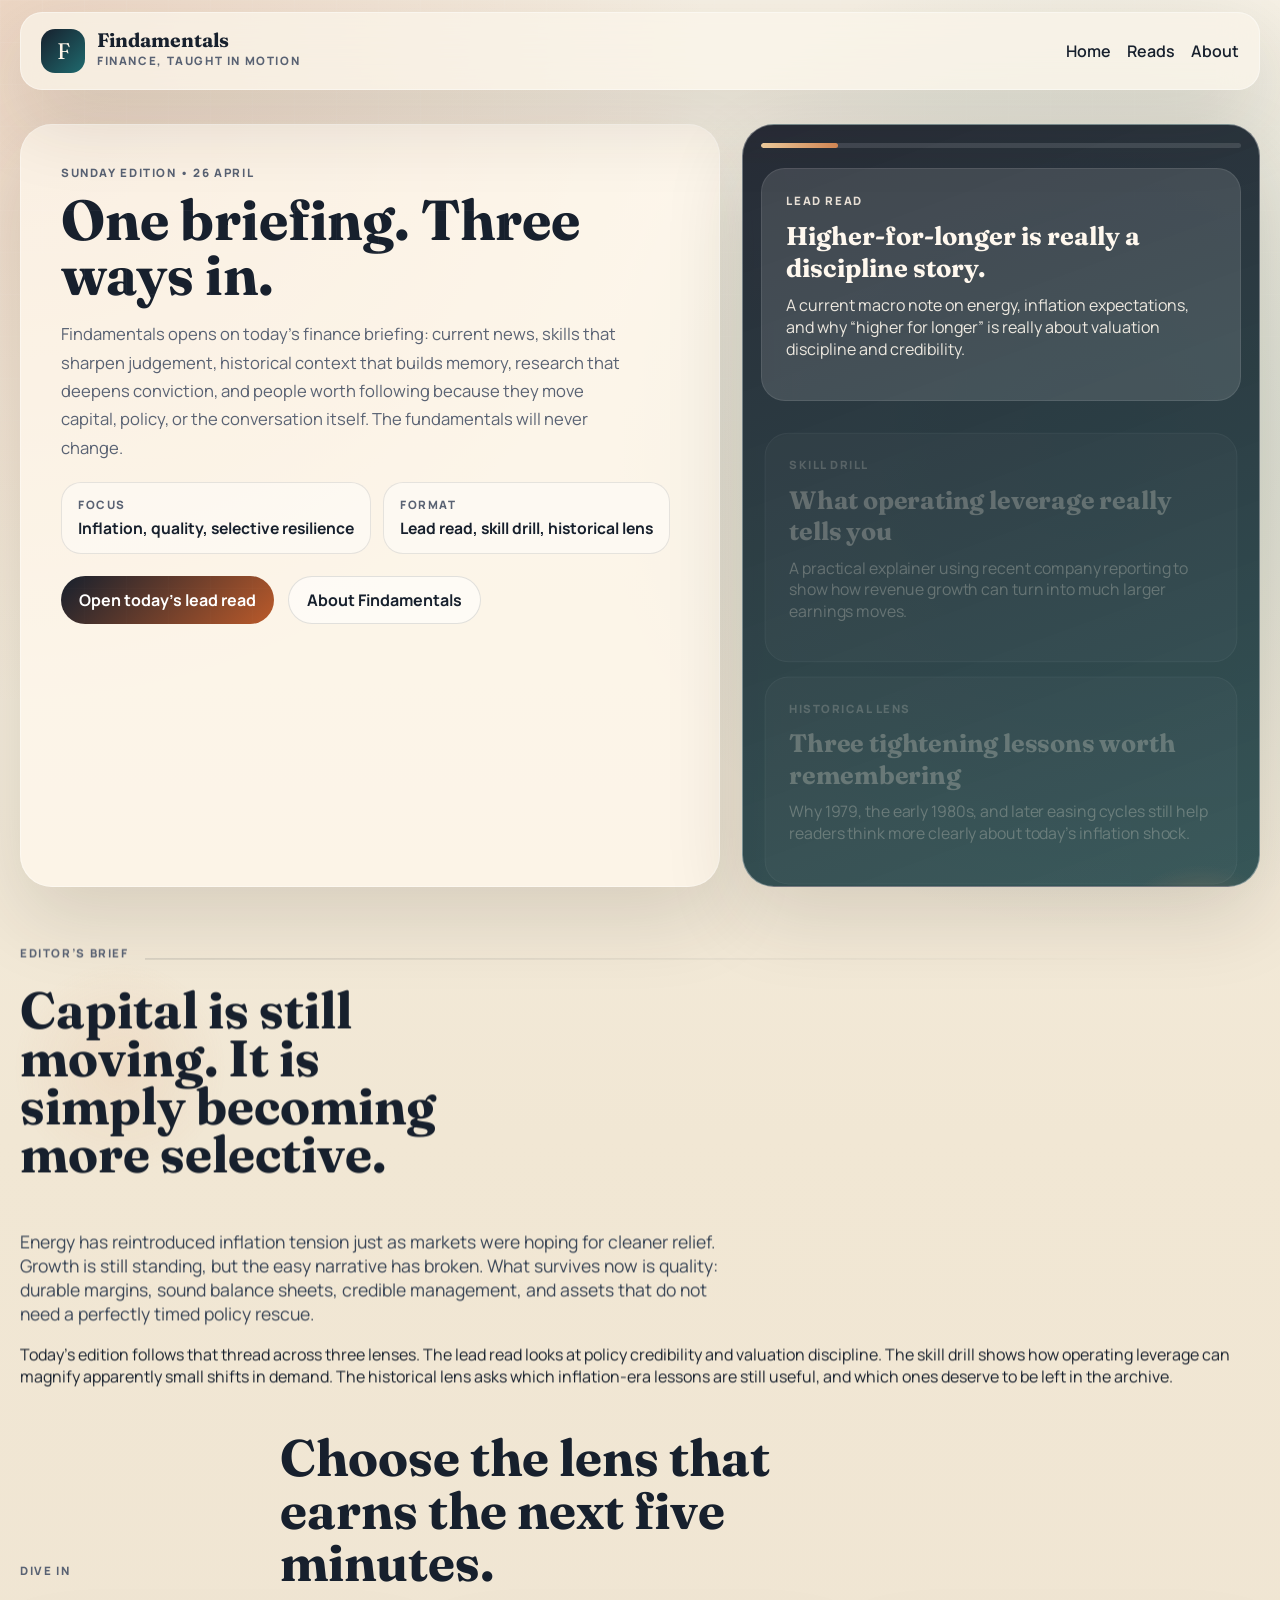
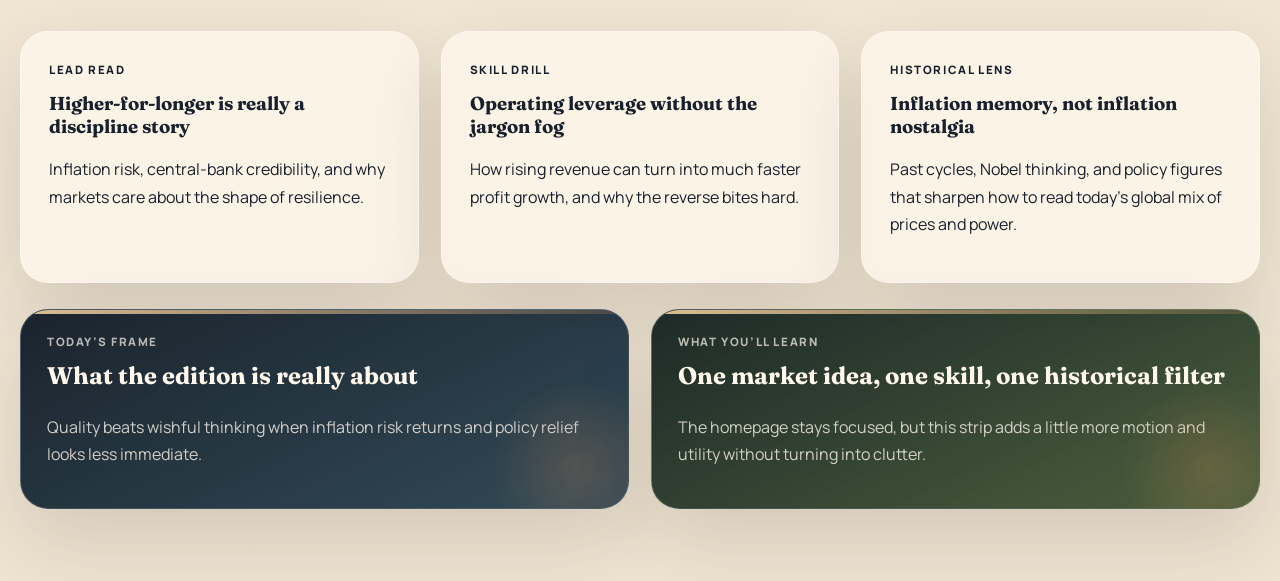
==== commit 5f9b37cc: "Add files via upload" ====
--- a/index.html
+++ b/index.html
@@ -19,13 +19,13 @@
   <body>
     <div class="page-shell">
       <header class="topbar" data-topbar>
-        <div class="brand-lockup">
+        <a class="brand-lockup" href="./index.html" aria-label="Findamentals home">
           <span class="brand-mark">F</span>
           <div class="brand-copy">
             <h1>Findamentals</h1>
             <p class="eyebrow">Finance, taught in motion</p>
           </div>
-        </div>
+        </a>
         <nav class="topnav" aria-label="Primary">
           <a href="./index.html">Home</a>
           <a href="#reads">Reads</a>
@@ -41,16 +41,17 @@
             <p class="hero-text">
               Findamentals opens on today’s finance briefing: current news, skills that sharpen
               judgement, historical context that builds memory, research that deepens conviction, and
-              people worth following because they move capital, policy, or the conversation itself.
+              people worth following because they move capital, policy, or the conversation itself. The
+              fundamentals will never change.
             </p>
             <div class="edition-meta">
               <article class="meta-pill">
                 <span class="meta-label">Focus</span>
-                <strong>Inflation, quality, selective resilience</strong>
+                <strong data-home-focus>Inflation, quality, selective resilience</strong>
               </article>
               <article class="meta-pill">
                 <span class="meta-label">Format</span>
-                <strong>Lead read, skill drill, historical lens</strong>
+                <strong data-home-format>Lead read, skill drill, historical lens</strong>
               </article>
             </div>
             <div class="hero-actions">
@@ -115,6 +116,11 @@
           </article>
         </section>
 
+        <section class="section-heading narrow reveal reads-signal" aria-label="Dive into the edition">
+          <p class="section-kicker">Dive in</p>
+          <h2>Choose the lens that earns the next five minutes.</h2>
+        </section>
+
         <section class="content-grid reveal" id="reads">
           <a class="feed-card feed-link" href="./lead-read.html">
             <p class="feed-tag">Lead Read</p>
@@ -129,7 +135,7 @@
           <a class="feed-card feed-link" href="./historical-lens.html">
             <p class="feed-tag">Historical Lens</p>
             <h3>Inflation memory, not inflation nostalgia</h3>
-            <p>Three moments from earlier cycles that sharpen how to read today’s mix of prices and policy.</p>
+            <p>Past cycles, Nobel thinking, and policy figures that sharpen how to read today’s global mix of prices and power.</p>
           </a>
         </section>
 
@@ -149,6 +155,7 @@
       </main>
     </div>
 
+    <script src="../edition-state.js"></script>
     <script src="./script.js"></script>
   </body>
 </html>
--- a/styles.css
+++ b/styles.css
@@ -73,6 +73,8 @@
   display: flex;
   align-items: center;
   gap: 12px;
+  color: inherit;
+  text-decoration: none;
 }
 
 .brand-copy {
@@ -484,7 +486,8 @@
 }
 
 .editorial-brief.reveal {
-  transform: translateY(34px);
+  opacity: 0;
+  transform: translateY(calc(var(--brief-shift) + 34px));
   filter: blur(8px);
   transition:
     opacity 820ms cubic-bezier(0.22, 1, 0.36, 1),
@@ -493,6 +496,8 @@
 }
 
 .editorial-brief.reveal.is-visible {
+  opacity: 1;
+  transform: translateY(var(--brief-shift));
   filter: blur(0);
 }
 
@@ -555,6 +560,15 @@
 
 .section-heading.narrow {
   max-width: 820px;
+}
+
+.reads-signal {
+  padding: 0 0 6px;
+}
+
+.reads-signal h2 {
+  max-width: 18ch;
+  font-size: clamp(1.8rem, 3vw, 2.7rem);
 }
 
 .section-heading h2 {
@@ -842,6 +856,16 @@
   background: rgba(255, 255, 255, 0.82);
 }
 
+.person-avatar.is-fallback {
+  display: grid;
+  place-items: center;
+  color: #fff7ec;
+  font-size: 0.78rem;
+  font-weight: 800;
+  letter-spacing: 0.04em;
+  background: linear-gradient(135deg, var(--text), var(--teal));
+}
+
 .person-link strong,
 .person-link em {
   display: block;
@@ -1311,8 +1335,8 @@
 
 .article-image-grid {
   display: grid;
-  gap: 18px;
-  margin: 30px 0;
+  gap: 12px;
+  margin: 24px 0;
 }
 
 .article-image-grid-two {
@@ -1320,7 +1344,7 @@
 }
 
 .article-image {
-  margin: 0 0 32px;
+  margin: 0 0 18px;
 }
 
 .article-image img {
@@ -1339,7 +1363,7 @@
 
 .article-image figcaption {
   margin-top: 10px;
-  margin-bottom: 18px;
+  margin-bottom: 10px;
   font-size: 0.86rem;
   line-height: 1.55;
   color: var(--muted);
@@ -1390,6 +1414,7 @@
 
 .workflow-preview figcaption {
   margin-top: 10px;
+  margin-bottom: 12px;
   font-size: 0.84rem;
   line-height: 1.5;
   color: var(--muted);
@@ -1406,6 +1431,13 @@
   margin-top: 18px;
   padding-top: 16px;
   border-top: 1px solid rgba(23, 32, 45, 0.08);
+}
+
+.workflow-feedback-topline {
+  display: flex;
+  align-items: center;
+  justify-content: space-between;
+  gap: 12px;
 }
 
 .workflow-label {
@@ -1416,6 +1448,21 @@
   letter-spacing: 0.12em;
   text-transform: uppercase;
   color: var(--muted);
+}
+
+.workflow-feedback-topline .workflow-label {
+  margin-bottom: 0;
+}
+
+.workflow-collapse {
+  border: 0;
+  padding: 0;
+  font: inherit;
+  font-size: 0.84rem;
+  font-weight: 700;
+  color: var(--muted);
+  cursor: pointer;
+  background: transparent;
 }
 
 .workflow-textarea {
@@ -1454,6 +1501,13 @@
   color: var(--muted);
 }
 
+.workflow-suggestion-empty {
+  margin: 0;
+  font-size: 0.92rem;
+  line-height: 1.6;
+  color: var(--muted);
+}
+
 .workflow-suggestion-track {
   display: grid;
   grid-auto-flow: column;
@@ -1476,6 +1530,7 @@
   aspect-ratio: 1.2 / 1;
   object-fit: cover;
   border-radius: 16px;
+  background: rgba(23, 32, 45, 0.06);
 }
 
 .workflow-suggestion-card p {
@@ -1500,7 +1555,8 @@
   padding: 0 14px;
 }
 
-.workflow-handoff {
+.workflow-handoff,
+.workflow-live {
   padding: 28px;
   border: 1px solid rgba(255, 255, 255, 0.36);
   border-radius: 28px;
@@ -1508,15 +1564,17 @@
   box-shadow: var(--shadow);
 }
 
-.workflow-handoff h2 {
-  margin-top: 12px;
+.workflow-handoff h2,
+.workflow-live h2 {
+  margin-top: 10px;
   margin-bottom: 0;
-  font-size: clamp(2rem, 3vw, 3rem);
+  font-size: clamp(1.6rem, 2.4vw, 2.35rem);
+  line-height: 1.04;
 }
 
 .workflow-deadline {
-  margin: 14px 0 0;
-  font-size: 0.92rem;
+  margin: 12px 0 2px;
+  font-size: 0.88rem;
   color: var(--muted);
 }
 
@@ -1524,6 +1582,17 @@
   margin: 12px 0 0;
   font-size: 0.84rem;
   color: #355f46;
+}
+
+.workflow-sync-note {
+  margin: 14px 0 0;
+  font-size: 0.84rem;
+  line-height: 1.55;
+  color: #355f46;
+}
+
+.workflow-sync-note.is-error {
+  color: #8a4a28;
 }
 
 .workflow-handoff-output {
@@ -1539,6 +1608,162 @@
   background: rgba(255, 255, 255, 0.48);
 }
 
+.workflow-live {
+  margin-top: 22px;
+}
+
+.workflow-live-header {
+  display: flex;
+  align-items: start;
+  justify-content: space-between;
+  gap: 18px;
+}
+
+.workflow-live-pill,
+.workflow-live-status {
+  display: inline-flex;
+  align-items: center;
+  min-height: 30px;
+  width: fit-content;
+  padding: 6px 10px;
+  border-radius: 999px;
+  font-size: 0.72rem;
+  font-weight: 800;
+  letter-spacing: 0.1em;
+  text-transform: uppercase;
+  color: var(--muted);
+  background: rgba(23, 32, 45, 0.08);
+}
+
+.workflow-live-pill.is-ready,
+.workflow-live-status.is-ready {
+  color: #154b34;
+  background: rgba(57, 153, 101, 0.18);
+}
+
+.workflow-live-pill.is-warning,
+.workflow-live-status.is-warning {
+  color: #845022;
+  background: rgba(216, 137, 85, 0.18);
+}
+
+.workflow-live-summary {
+  display: grid;
+  grid-template-columns: repeat(4, minmax(0, 1fr));
+  gap: 12px;
+  margin-top: 20px;
+}
+
+.workflow-live-stat,
+.workflow-live-card {
+  border: 1px solid rgba(23, 32, 45, 0.1);
+  border-radius: 18px;
+  background: rgba(255, 255, 255, 0.46);
+}
+
+.workflow-live-stat {
+  padding: 14px;
+}
+
+.workflow-live-stat strong {
+  display: block;
+  margin-top: 6px;
+  font-family: "Fraunces", Georgia, serif;
+  font-size: 1.22rem;
+  line-height: 1.05;
+}
+
+.workflow-live-stat span,
+.workflow-live-meta,
+.workflow-live-copy,
+.workflow-live-list {
+  color: var(--muted);
+}
+
+.workflow-live-tabs {
+  display: flex;
+  flex-wrap: wrap;
+  gap: 8px;
+  margin-top: 22px;
+  padding: 6px;
+  border: 1px solid rgba(23, 32, 45, 0.1);
+  border-radius: 18px;
+  background: rgba(255, 255, 255, 0.36);
+}
+
+.workflow-live-tab {
+  min-height: 40px;
+  padding: 0 16px;
+  border: 0;
+  border-radius: 12px;
+  font: inherit;
+  font-size: 0.86rem;
+  font-weight: 800;
+  color: var(--muted);
+  cursor: pointer;
+  background: transparent;
+}
+
+.workflow-live-tab.is-active {
+  color: #fff8ee;
+  background: var(--text);
+}
+
+.workflow-live-panel {
+  margin-top: 16px;
+}
+
+.workflow-live-grid {
+  display: grid;
+  grid-template-columns: repeat(3, minmax(0, 1fr));
+  gap: 14px;
+}
+
+.workflow-live-card {
+  display: grid;
+  gap: 12px;
+  align-content: start;
+  padding: 16px;
+}
+
+.workflow-live-card h3 {
+  margin-bottom: 0;
+  font-size: 1.24rem;
+  line-height: 1.08;
+}
+
+.workflow-live-card img {
+  display: block;
+  width: 100%;
+  aspect-ratio: 1.45 / 1;
+  object-fit: cover;
+  border-radius: 14px;
+  background: rgba(23, 32, 45, 0.06);
+}
+
+.workflow-live-copy,
+.workflow-live-list {
+  margin-bottom: 0;
+  font-size: 0.9rem;
+  line-height: 1.55;
+}
+
+.workflow-live-list {
+  padding-left: 18px;
+}
+
+.workflow-live-source {
+  width: fit-content;
+  color: var(--teal);
+  font-size: 0.86rem;
+  font-weight: 800;
+  text-decoration: none;
+}
+
+.workflow-live-source:hover {
+  text-decoration: underline;
+}
+
 .reveal {
   opacity: 0;
   transform: translateY(28px);
@@ -1560,7 +1785,9 @@
   .comparison-grid,
   .feature-grid,
   .home-busy-rail,
-  .workflow-board {
+  .workflow-board,
+  .workflow-live-summary,
+  .workflow-live-grid {
     grid-template-columns: 1fr;
   }
 
@@ -1605,8 +1832,14 @@
   .article-body,
   .sidebar-card,
   .about-hero,
-  .step {
+  .step,
+  .workflow-live,
+  .workflow-handoff {
     border-radius: 22px;
+  }
+
+  .workflow-live-header {
+    display: grid;
   }
 
   .topbar {
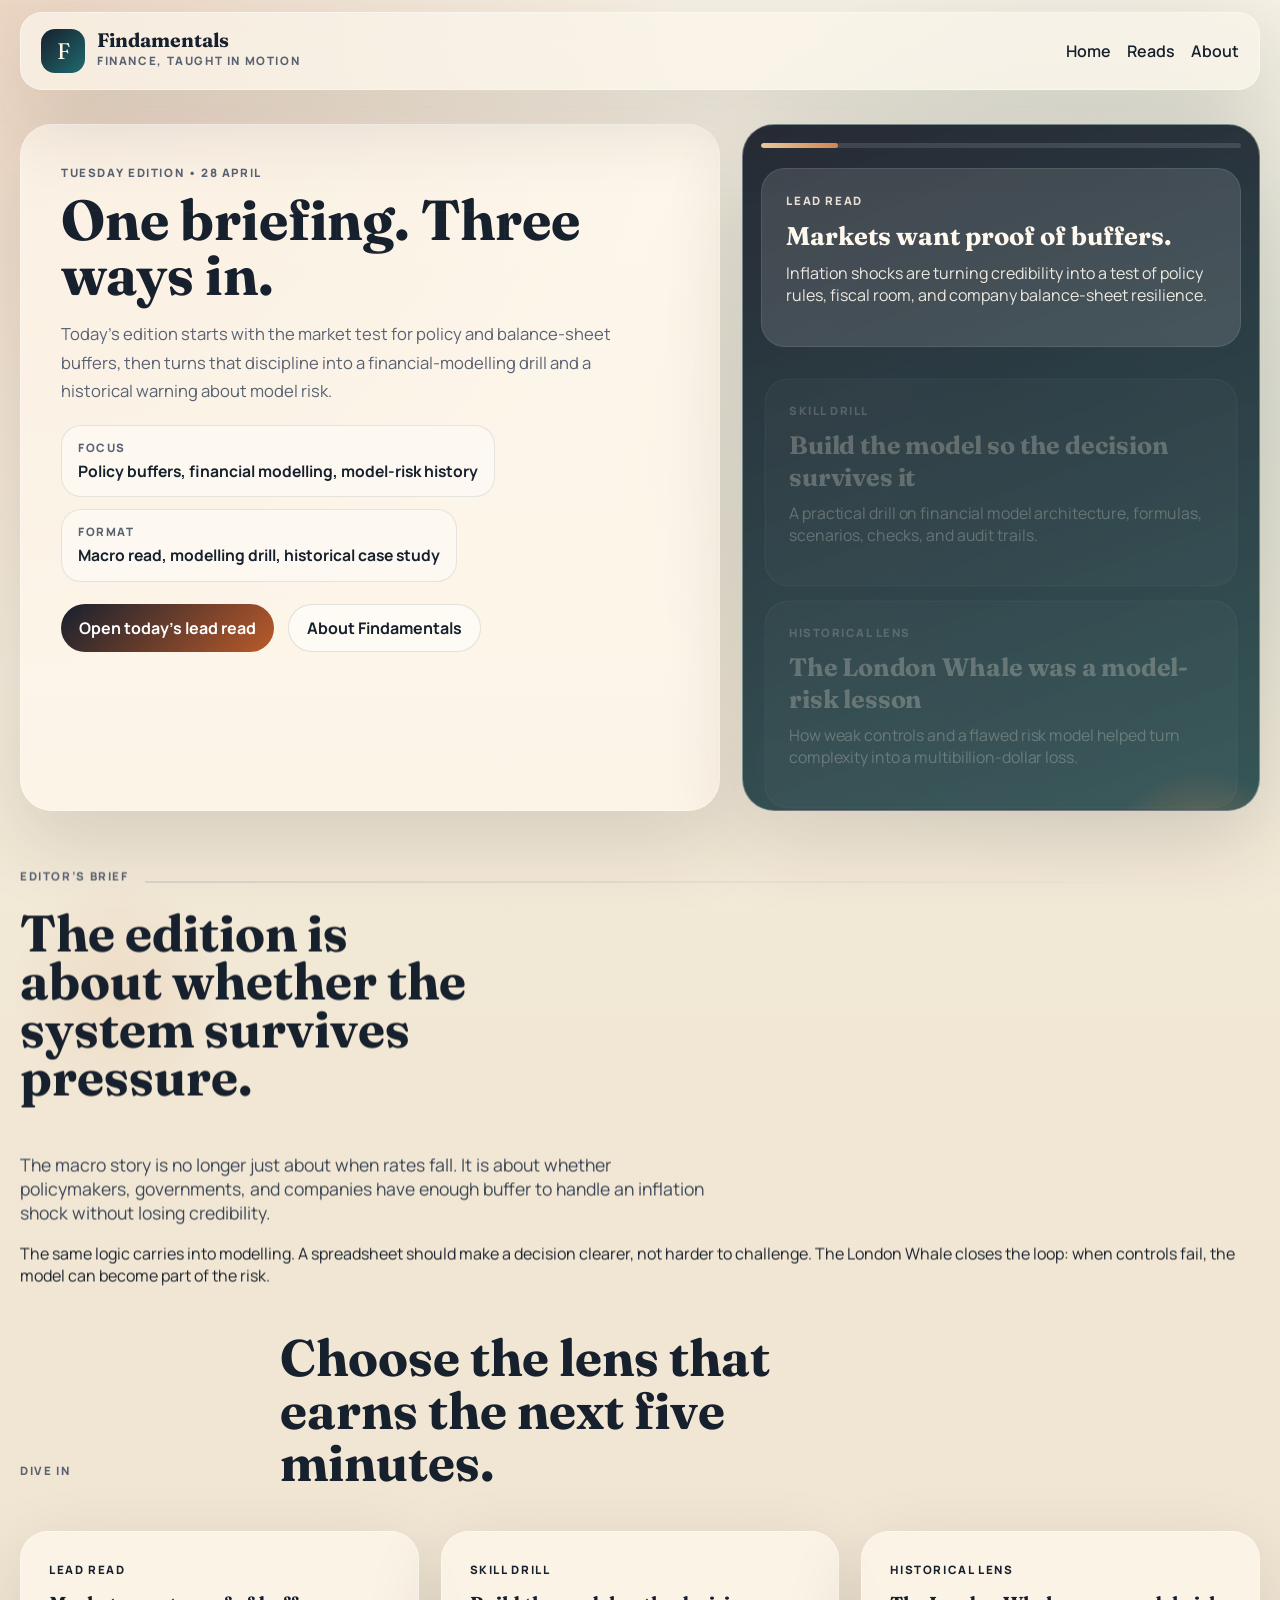
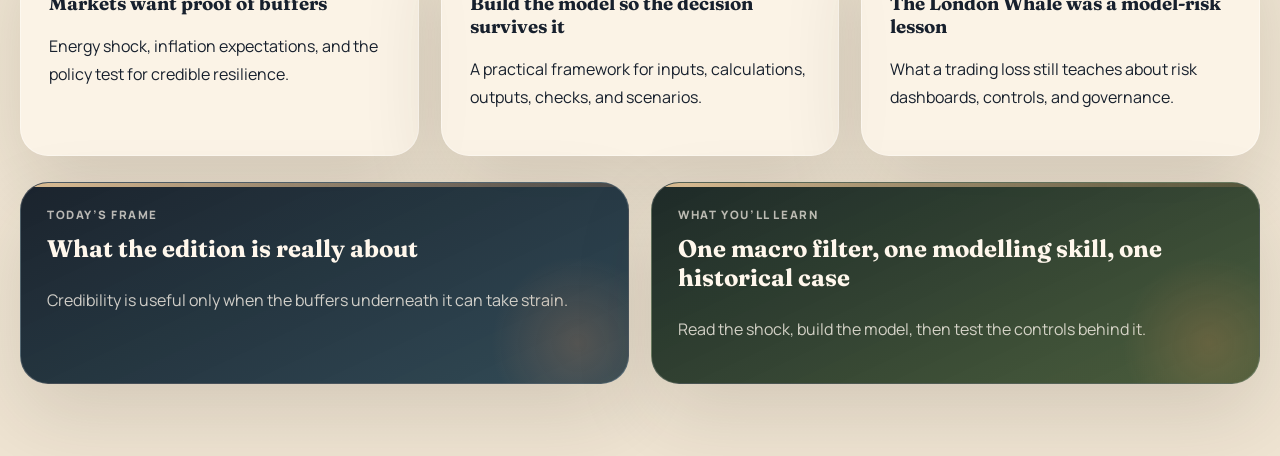
==== commit c573d9a7: "Add files via upload" ====
--- a/index.html
+++ b/index.html
@@ -36,22 +36,20 @@
       <main>
         <section class="home-hero" id="edition">
           <div class="hero-copy">
-            <p class="section-kicker">Sunday Edition • 26 April</p>
+            <p class="section-kicker">Tuesday Edition • 28 April</p>
             <h2>One briefing. Three ways in.</h2>
             <p class="hero-text">
-              Findamentals opens on today’s finance briefing: current news, skills that sharpen
-              judgement, historical context that builds memory, research that deepens conviction, and
-              people worth following because they move capital, policy, or the conversation itself. The
-              fundamentals will never change.
+              Today’s edition starts with the market test for policy and balance-sheet buffers, then turns
+              that discipline into a financial-modelling drill and a historical warning about model risk.
             </p>
             <div class="edition-meta">
               <article class="meta-pill">
                 <span class="meta-label">Focus</span>
-                <strong data-home-focus>Inflation, quality, selective resilience</strong>
+                <strong data-home-focus>Policy buffers, financial modelling, model-risk history</strong>
               </article>
               <article class="meta-pill">
                 <span class="meta-label">Format</span>
-                <strong data-home-format>Lead read, skill drill, historical lens</strong>
+                <strong data-home-format>Macro read, modelling drill, historical case study</strong>
               </article>
             </div>
             <div class="hero-actions">
@@ -67,28 +65,28 @@
 
             <a class="story-card is-active" data-story-card href="./lead-read.html">
               <p class="story-type">Lead read</p>
-              <h3>Higher-for-longer is really a discipline story.</h3>
+              <h3>Markets want proof of buffers.</h3>
               <p>
-                A current macro note on energy, inflation expectations, and why “higher for longer” is
-                really about valuation discipline and credibility.
+                Inflation shocks are turning credibility into a test of policy rules, fiscal room, and
+                company balance-sheet resilience.
               </p>
             </a>
 
             <a class="story-card" data-story-card href="./skill-drill.html">
               <p class="story-type">Skill drill</p>
-              <h3>What operating leverage really tells you</h3>
+              <h3>Build the model so the decision survives it</h3>
               <p>
-                A practical explainer using recent company reporting to show how revenue growth can turn
-                into much larger earnings moves.
+                A practical drill on financial model architecture, formulas, scenarios, checks, and audit
+                trails.
               </p>
             </a>
 
             <a class="story-card" data-story-card href="./historical-lens.html">
               <p class="story-type">Historical lens</p>
-              <h3>Three tightening lessons worth remembering</h3>
+              <h3>The London Whale was a model-risk lesson</h3>
               <p>
-                Why 1979, the early 1980s, and later easing cycles still help readers think more clearly
-                about today’s inflation shock.
+                How weak controls and a flawed risk model helped turn complexity into a multibillion-dollar
+                loss.
               </p>
             </a>
           </section>
@@ -100,18 +98,16 @@
               <p class="section-kicker">Editor’s Brief</p>
               <span class="brief-rule"></span>
             </div>
-            <h3>Capital is still moving. It is simply becoming more selective.</h3>
+            <h3>The edition is about whether the system survives pressure.</h3>
             <p class="brief-lead">
-              Energy has reintroduced inflation tension just as markets were hoping for cleaner relief.
-              Growth is still standing, but the easy narrative has broken. What survives now is quality:
-              durable margins, sound balance sheets, credible management, and assets that do not need a
-              perfectly timed policy rescue.
+              The macro story is no longer just about when rates fall. It is about whether policymakers,
+              governments, and companies have enough buffer to handle an inflation shock without losing
+              credibility.
             </p>
             <p>
-              Today’s edition follows that thread across three lenses. The lead read looks at policy
-              credibility and valuation discipline. The skill drill shows how operating leverage can
-              magnify apparently small shifts in demand. The historical lens asks which inflation-era
-              lessons are still useful, and which ones deserve to be left in the archive.
+              The same logic carries into modelling. A spreadsheet should make a decision clearer, not
+              harder to challenge. The London Whale closes the loop: when controls fail, the model can
+              become part of the risk.
             </p>
           </article>
         </section>
@@ -124,18 +120,18 @@
         <section class="content-grid reveal" id="reads">
           <a class="feed-card feed-link" href="./lead-read.html">
             <p class="feed-tag">Lead Read</p>
-            <h3>Higher-for-longer is really a discipline story</h3>
-            <p>Inflation risk, central-bank credibility, and why markets care about the shape of resilience.</p>
+            <h3>Markets want proof of buffers</h3>
+            <p>Energy shock, inflation expectations, and the policy test for credible resilience.</p>
           </a>
           <a class="feed-card feed-link" href="./skill-drill.html">
             <p class="feed-tag">Skill Drill</p>
-            <h3>Operating leverage without the jargon fog</h3>
-            <p>How rising revenue can turn into much faster profit growth, and why the reverse bites hard.</p>
+            <h3>Build the model so the decision survives it</h3>
+            <p>A practical framework for inputs, calculations, outputs, checks, and scenarios.</p>
           </a>
           <a class="feed-card feed-link" href="./historical-lens.html">
             <p class="feed-tag">Historical Lens</p>
-            <h3>Inflation memory, not inflation nostalgia</h3>
-            <p>Past cycles, Nobel thinking, and policy figures that sharpen how to read today’s global mix of prices and power.</p>
+            <h3>The London Whale was a model-risk lesson</h3>
+            <p>What a trading loss still teaches about risk dashboards, controls, and governance.</p>
           </a>
         </section>
 
@@ -144,12 +140,12 @@
           <article class="busy-card">
             <p class="feed-tag">Today’s Frame</p>
             <h3>What the edition is really about</h3>
-            <p>Quality beats wishful thinking when inflation risk returns and policy relief looks less immediate.</p>
+            <p>Credibility is useful only when the buffers underneath it can take strain.</p>
           </article>
           <article class="busy-card">
             <p class="feed-tag">What you’ll learn</p>
-            <h3>One market idea, one skill, one historical filter</h3>
-            <p>The homepage stays focused, but this strip adds a little more motion and utility without turning into clutter.</p>
+            <h3>One macro filter, one modelling skill, one historical case</h3>
+            <p>Read the shock, build the model, then test the controls behind it.</p>
           </article>
         </section>
       </main>
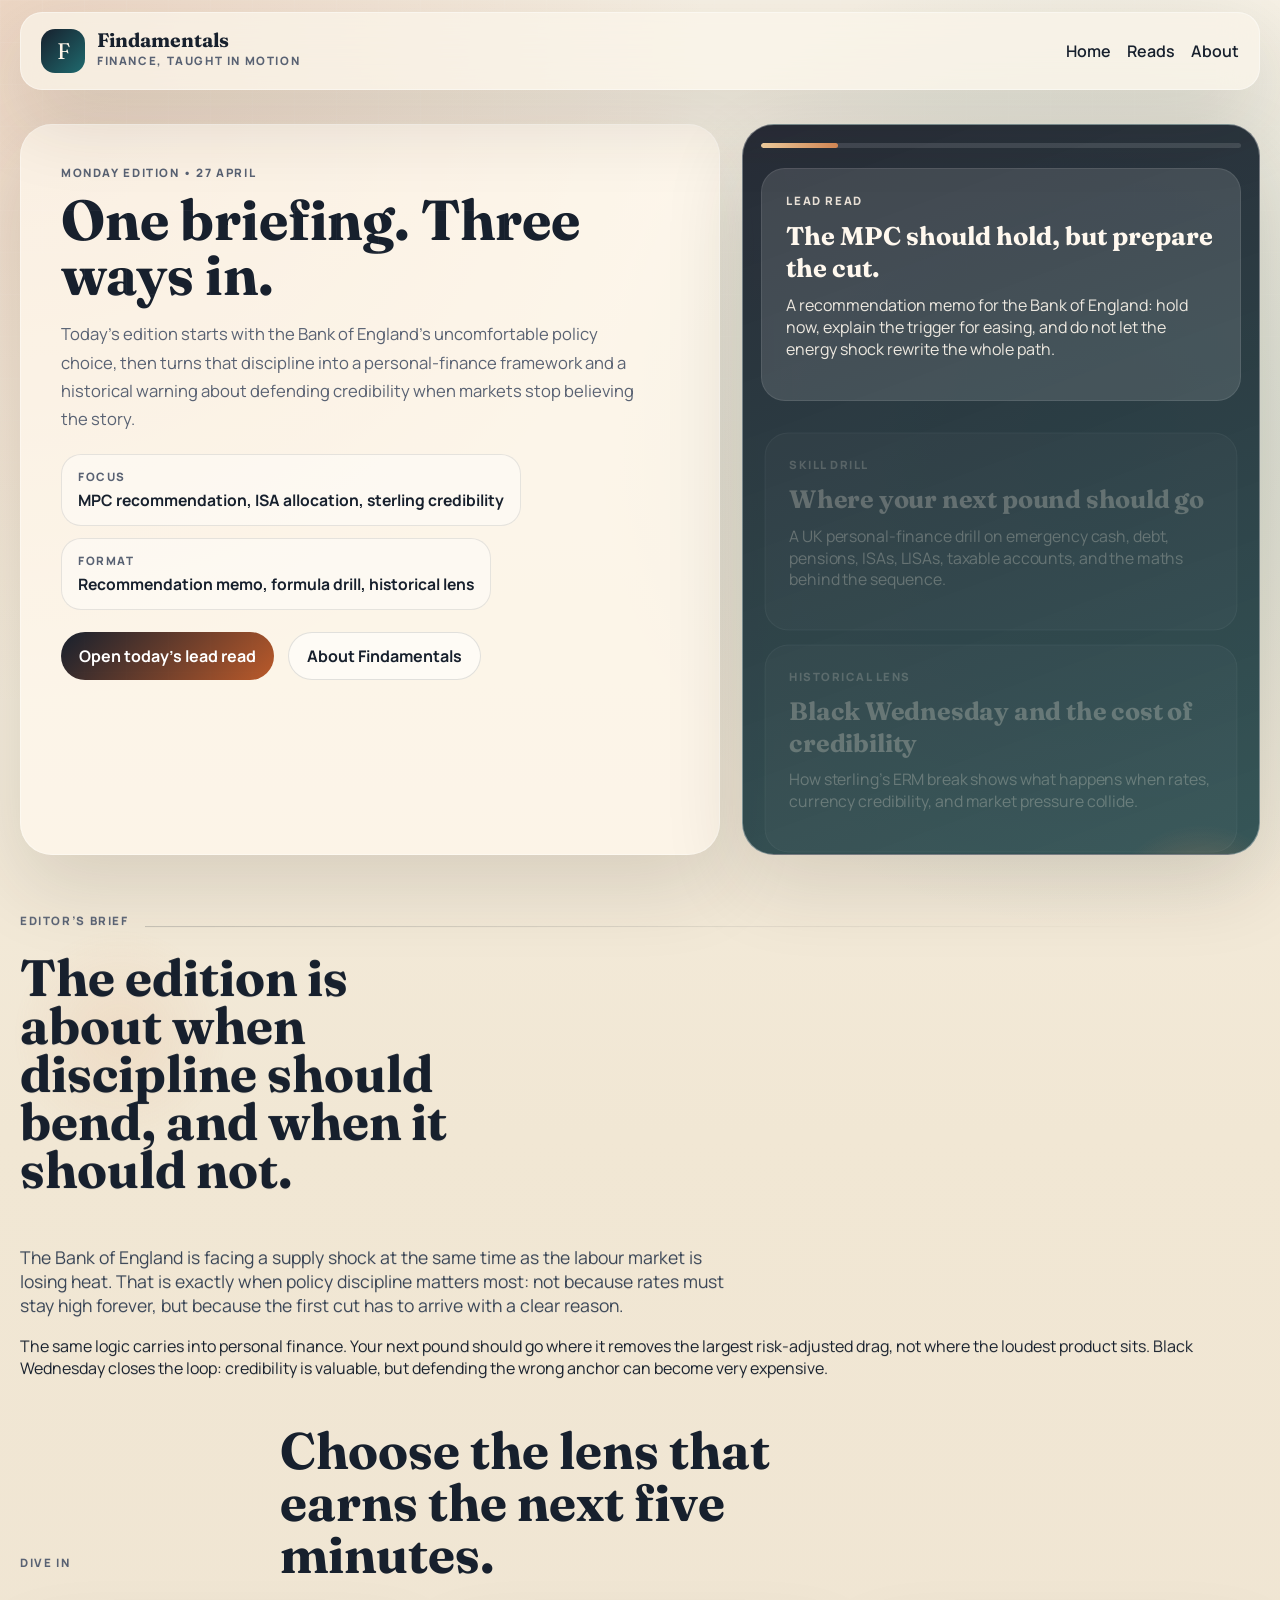
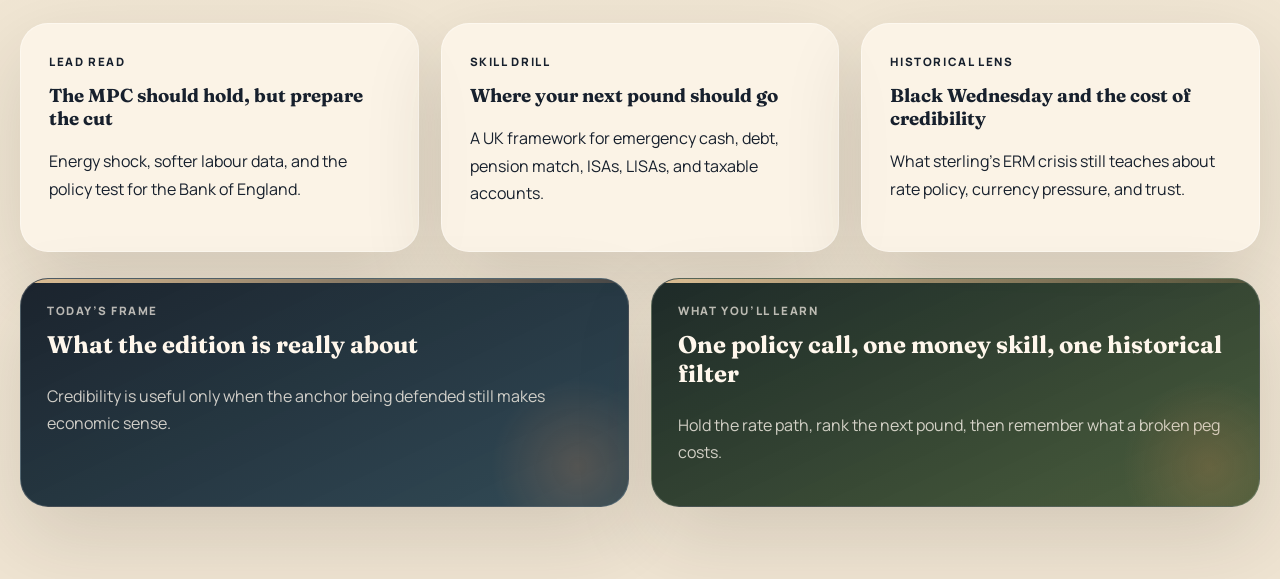
==== commit 8f0e36a8: "Add files via upload" ====
--- a/index.html
+++ b/index.html
@@ -36,20 +36,21 @@
       <main>
         <section class="home-hero" id="edition">
           <div class="hero-copy">
-            <p class="section-kicker">Tuesday Edition • 28 April</p>
+            <p class="section-kicker">Monday Edition • 27 April</p>
             <h2>One briefing. Three ways in.</h2>
             <p class="hero-text">
-              Today’s edition starts with the market test for policy and balance-sheet buffers, then turns
-              that discipline into a financial-modelling drill and a historical warning about model risk.
+              Today’s edition starts with the Bank of England’s uncomfortable policy choice, then turns
+              that discipline into a personal-finance framework and a historical warning about defending
+              credibility when markets stop believing the story.
             </p>
             <div class="edition-meta">
               <article class="meta-pill">
                 <span class="meta-label">Focus</span>
-                <strong data-home-focus>Policy buffers, financial modelling, model-risk history</strong>
+                <strong data-home-focus>MPC recommendation, ISA allocation, sterling credibility</strong>
               </article>
               <article class="meta-pill">
                 <span class="meta-label">Format</span>
-                <strong data-home-format>Macro read, modelling drill, historical case study</strong>
+                <strong data-home-format>Recommendation memo, formula drill, historical lens</strong>
               </article>
             </div>
             <div class="hero-actions">
@@ -65,28 +66,28 @@
 
             <a class="story-card is-active" data-story-card href="./lead-read.html">
               <p class="story-type">Lead read</p>
-              <h3>Markets want proof of buffers.</h3>
+              <h3>The MPC should hold, but prepare the cut.</h3>
               <p>
-                Inflation shocks are turning credibility into a test of policy rules, fiscal room, and
-                company balance-sheet resilience.
+                A recommendation memo for the Bank of England: hold now, explain the trigger for easing,
+                and do not let the energy shock rewrite the whole path.
               </p>
             </a>
 
             <a class="story-card" data-story-card href="./skill-drill.html">
               <p class="story-type">Skill drill</p>
-              <h3>Build the model so the decision survives it</h3>
+              <h3>Where your next pound should go</h3>
               <p>
-                A practical drill on financial model architecture, formulas, scenarios, checks, and audit
-                trails.
+                A UK personal-finance drill on emergency cash, debt, pensions, ISAs, LISAs, taxable
+                accounts, and the maths behind the sequence.
               </p>
             </a>
 
             <a class="story-card" data-story-card href="./historical-lens.html">
               <p class="story-type">Historical lens</p>
-              <h3>The London Whale was a model-risk lesson</h3>
+              <h3>Black Wednesday and the cost of credibility</h3>
               <p>
-                How weak controls and a flawed risk model helped turn complexity into a multibillion-dollar
-                loss.
+                How sterling’s ERM break shows what happens when rates, currency credibility, and market
+                pressure collide.
               </p>
             </a>
           </section>
@@ -98,16 +99,16 @@
               <p class="section-kicker">Editor’s Brief</p>
               <span class="brief-rule"></span>
             </div>
-            <h3>The edition is about whether the system survives pressure.</h3>
+            <h3>The edition is about when discipline should bend, and when it should not.</h3>
             <p class="brief-lead">
-              The macro story is no longer just about when rates fall. It is about whether policymakers,
-              governments, and companies have enough buffer to handle an inflation shock without losing
-              credibility.
+              The Bank of England is facing a supply shock at the same time as the labour market is losing
+              heat. That is exactly when policy discipline matters most: not because rates must stay high
+              forever, but because the first cut has to arrive with a clear reason.
             </p>
             <p>
-              The same logic carries into modelling. A spreadsheet should make a decision clearer, not
-              harder to challenge. The London Whale closes the loop: when controls fail, the model can
-              become part of the risk.
+              The same logic carries into personal finance. Your next pound should go where it removes the
+              largest risk-adjusted drag, not where the loudest product sits. Black Wednesday closes the
+              loop: credibility is valuable, but defending the wrong anchor can become very expensive.
             </p>
           </article>
         </section>
@@ -120,32 +121,31 @@
         <section class="content-grid reveal" id="reads">
           <a class="feed-card feed-link" href="./lead-read.html">
             <p class="feed-tag">Lead Read</p>
-            <h3>Markets want proof of buffers</h3>
-            <p>Energy shock, inflation expectations, and the policy test for credible resilience.</p>
+            <h3>The MPC should hold, but prepare the cut</h3>
+            <p>Energy shock, softer labour data, and the policy test for the Bank of England.</p>
           </a>
           <a class="feed-card feed-link" href="./skill-drill.html">
             <p class="feed-tag">Skill Drill</p>
-            <h3>Build the model so the decision survives it</h3>
-            <p>A practical framework for inputs, calculations, outputs, checks, and scenarios.</p>
+            <h3>Where your next pound should go</h3>
+            <p>A UK framework for emergency cash, debt, pension match, ISAs, LISAs, and taxable accounts.</p>
           </a>
           <a class="feed-card feed-link" href="./historical-lens.html">
             <p class="feed-tag">Historical Lens</p>
-            <h3>The London Whale was a model-risk lesson</h3>
-            <p>What a trading loss still teaches about risk dashboards, controls, and governance.</p>
+            <h3>Black Wednesday and the cost of credibility</h3>
+            <p>What sterling’s ERM crisis still teaches about rate policy, currency pressure, and trust.</p>
           </a>
         </section>
 
-        <!-- Optional: remove this section to roll the homepage back to the lighter version. -->
         <section class="home-busy-rail reveal" aria-label="Today at a glance">
           <article class="busy-card">
             <p class="feed-tag">Today’s Frame</p>
             <h3>What the edition is really about</h3>
-            <p>Credibility is useful only when the buffers underneath it can take strain.</p>
+            <p>Credibility is useful only when the anchor being defended still makes economic sense.</p>
           </article>
           <article class="busy-card">
             <p class="feed-tag">What you’ll learn</p>
-            <h3>One macro filter, one modelling skill, one historical case</h3>
-            <p>Read the shock, build the model, then test the controls behind it.</p>
+            <h3>One policy call, one money skill, one historical filter</h3>
+            <p>Hold the rate path, rank the next pound, then remember what a broken peg costs.</p>
           </article>
         </section>
       </main>
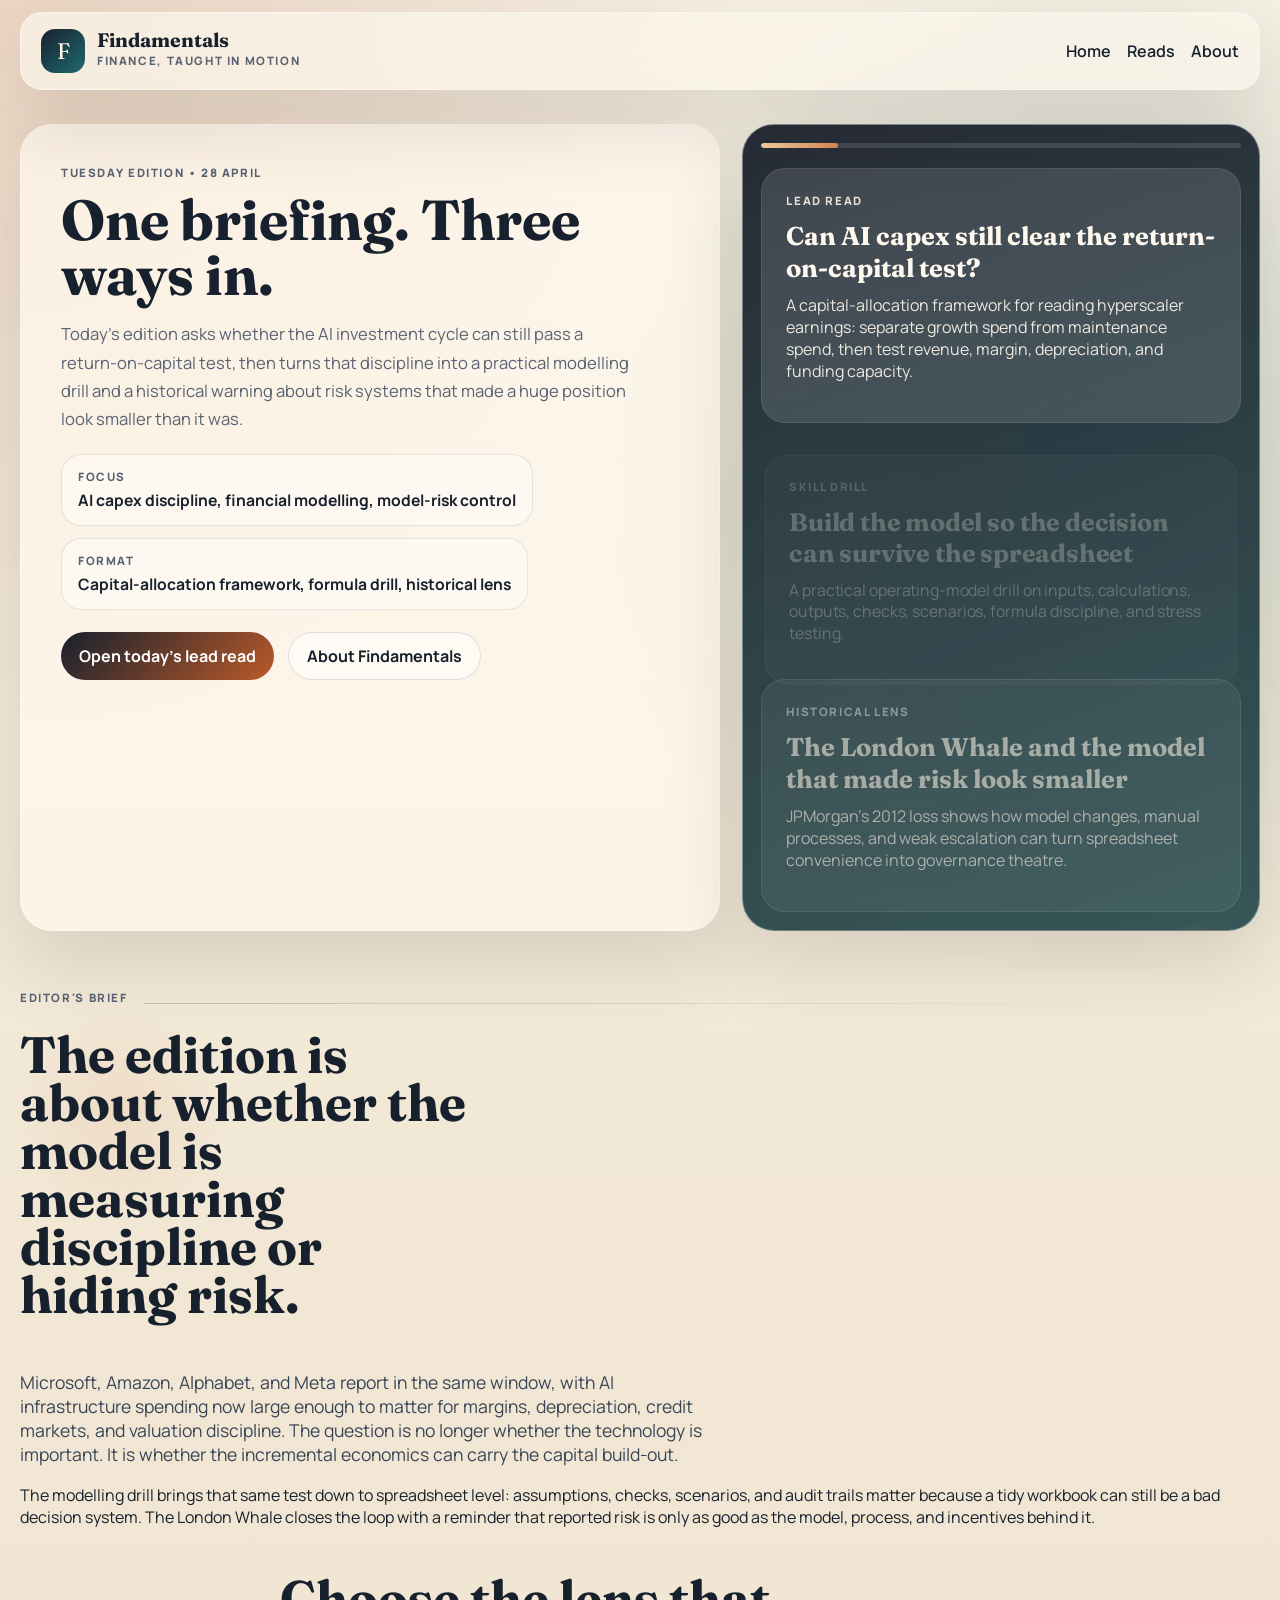
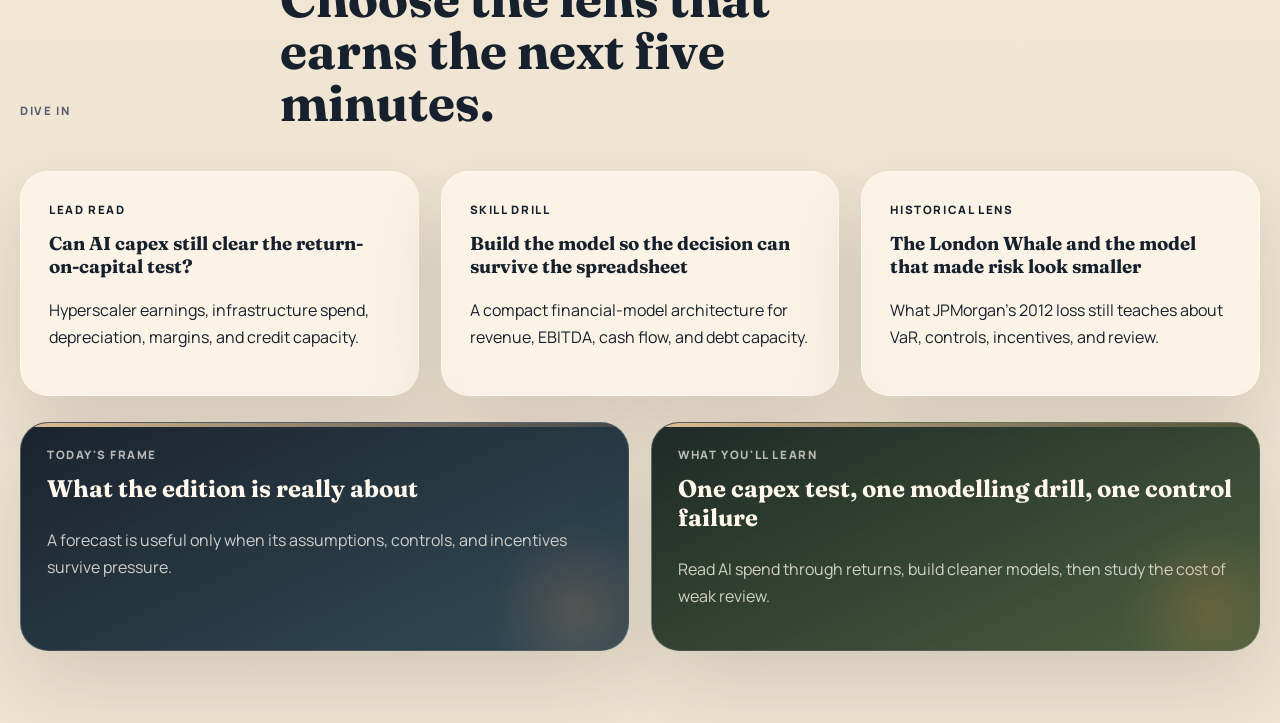
==== commit 50bd5304: "Add files via upload" ====
--- a/index.html
+++ b/index.html
@@ -36,25 +36,25 @@
       <main>
         <section class="home-hero" id="edition">
           <div class="hero-copy">
-            <p class="section-kicker">Monday Edition • 27 April</p>
+            <p class="section-kicker">Tuesday Edition • 28 April</p>
             <h2>One briefing. Three ways in.</h2>
             <p class="hero-text">
-              Today’s edition starts with the Bank of England’s uncomfortable policy choice, then turns
-              that discipline into a personal-finance framework and a historical warning about defending
-              credibility when markets stop believing the story.
+              Today's edition asks whether the AI investment cycle can still pass a return-on-capital test,
+              then turns that discipline into a practical modelling drill and a historical warning about
+              risk systems that made a huge position look smaller than it was.
             </p>
             <div class="edition-meta">
               <article class="meta-pill">
                 <span class="meta-label">Focus</span>
-                <strong data-home-focus>MPC recommendation, ISA allocation, sterling credibility</strong>
+                <strong data-home-focus>AI capex discipline, financial modelling, model-risk control</strong>
               </article>
               <article class="meta-pill">
                 <span class="meta-label">Format</span>
-                <strong data-home-format>Recommendation memo, formula drill, historical lens</strong>
+                <strong data-home-format>Capital-allocation framework, formula drill, historical lens</strong>
               </article>
             </div>
             <div class="hero-actions">
-              <a class="button button-primary" href="./lead-read.html">Open today’s lead read</a>
+              <a class="button button-primary" href="./lead-read.html">Open today's lead read</a>
               <a class="button button-secondary" href="./about.html">About Findamentals</a>
             </div>
           </div>
@@ -66,28 +66,28 @@
 
             <a class="story-card is-active" data-story-card href="./lead-read.html">
               <p class="story-type">Lead read</p>
-              <h3>The MPC should hold, but prepare the cut.</h3>
+              <h3>Can AI capex still clear the return-on-capital test?</h3>
               <p>
-                A recommendation memo for the Bank of England: hold now, explain the trigger for easing,
-                and do not let the energy shock rewrite the whole path.
+                A capital-allocation framework for reading hyperscaler earnings: separate growth spend
+                from maintenance spend, then test revenue, margin, depreciation, and funding capacity.
               </p>
             </a>
 
             <a class="story-card" data-story-card href="./skill-drill.html">
               <p class="story-type">Skill drill</p>
-              <h3>Where your next pound should go</h3>
+              <h3>Build the model so the decision can survive the spreadsheet</h3>
               <p>
-                A UK personal-finance drill on emergency cash, debt, pensions, ISAs, LISAs, taxable
-                accounts, and the maths behind the sequence.
+                A practical operating-model drill on inputs, calculations, outputs, checks, scenarios,
+                formula discipline, and stress testing.
               </p>
             </a>
 
             <a class="story-card" data-story-card href="./historical-lens.html">
               <p class="story-type">Historical lens</p>
-              <h3>Black Wednesday and the cost of credibility</h3>
+              <h3>The London Whale and the model that made risk look smaller</h3>
               <p>
-                How sterling’s ERM break shows what happens when rates, currency credibility, and market
-                pressure collide.
+                JPMorgan's 2012 loss shows how model changes, manual processes, and weak escalation can
+                turn spreadsheet convenience into governance theatre.
               </p>
             </a>
           </section>
@@ -96,19 +96,21 @@
         <section class="today-layout">
           <article class="editorial-brief reveal" data-editorial-brief>
             <div class="brief-topline">
-              <p class="section-kicker">Editor’s Brief</p>
+              <p class="section-kicker">Editor's Brief</p>
               <span class="brief-rule"></span>
             </div>
-            <h3>The edition is about when discipline should bend, and when it should not.</h3>
+            <h3>The edition is about whether the model is measuring discipline or hiding risk.</h3>
             <p class="brief-lead">
-              The Bank of England is facing a supply shock at the same time as the labour market is losing
-              heat. That is exactly when policy discipline matters most: not because rates must stay high
-              forever, but because the first cut has to arrive with a clear reason.
+              Microsoft, Amazon, Alphabet, and Meta report in the same window, with AI infrastructure
+              spending now large enough to matter for margins, depreciation, credit markets, and valuation
+              discipline. The question is no longer whether the technology is important. It is whether the
+              incremental economics can carry the capital build-out.
             </p>
             <p>
-              The same logic carries into personal finance. Your next pound should go where it removes the
-              largest risk-adjusted drag, not where the loudest product sits. Black Wednesday closes the
-              loop: credibility is valuable, but defending the wrong anchor can become very expensive.
+              The modelling drill brings that same test down to spreadsheet level: assumptions, checks,
+              scenarios, and audit trails matter because a tidy workbook can still be a bad decision
+              system. The London Whale closes the loop with a reminder that reported risk is only as good
+              as the model, process, and incentives behind it.
             </p>
           </article>
         </section>
@@ -121,31 +123,31 @@
         <section class="content-grid reveal" id="reads">
           <a class="feed-card feed-link" href="./lead-read.html">
             <p class="feed-tag">Lead Read</p>
-            <h3>The MPC should hold, but prepare the cut</h3>
-            <p>Energy shock, softer labour data, and the policy test for the Bank of England.</p>
+            <h3>Can AI capex still clear the return-on-capital test?</h3>
+            <p>Hyperscaler earnings, infrastructure spend, depreciation, margins, and credit capacity.</p>
           </a>
           <a class="feed-card feed-link" href="./skill-drill.html">
             <p class="feed-tag">Skill Drill</p>
-            <h3>Where your next pound should go</h3>
-            <p>A UK framework for emergency cash, debt, pension match, ISAs, LISAs, and taxable accounts.</p>
+            <h3>Build the model so the decision can survive the spreadsheet</h3>
+            <p>A compact financial-model architecture for revenue, EBITDA, cash flow, and debt capacity.</p>
           </a>
           <a class="feed-card feed-link" href="./historical-lens.html">
             <p class="feed-tag">Historical Lens</p>
-            <h3>Black Wednesday and the cost of credibility</h3>
-            <p>What sterling’s ERM crisis still teaches about rate policy, currency pressure, and trust.</p>
+            <h3>The London Whale and the model that made risk look smaller</h3>
+            <p>What JPMorgan's 2012 loss still teaches about VaR, controls, incentives, and review.</p>
           </a>
         </section>
 
         <section class="home-busy-rail reveal" aria-label="Today at a glance">
           <article class="busy-card">
-            <p class="feed-tag">Today’s Frame</p>
+            <p class="feed-tag">Today's Frame</p>
             <h3>What the edition is really about</h3>
-            <p>Credibility is useful only when the anchor being defended still makes economic sense.</p>
+            <p>A forecast is useful only when its assumptions, controls, and incentives survive pressure.</p>
           </article>
           <article class="busy-card">
-            <p class="feed-tag">What you’ll learn</p>
-            <h3>One policy call, one money skill, one historical filter</h3>
-            <p>Hold the rate path, rank the next pound, then remember what a broken peg costs.</p>
+            <p class="feed-tag">What you'll learn</p>
+            <h3>One capex test, one modelling drill, one control failure</h3>
+            <p>Read AI spend through returns, build cleaner models, then study the cost of weak review.</p>
           </article>
         </section>
       </main>
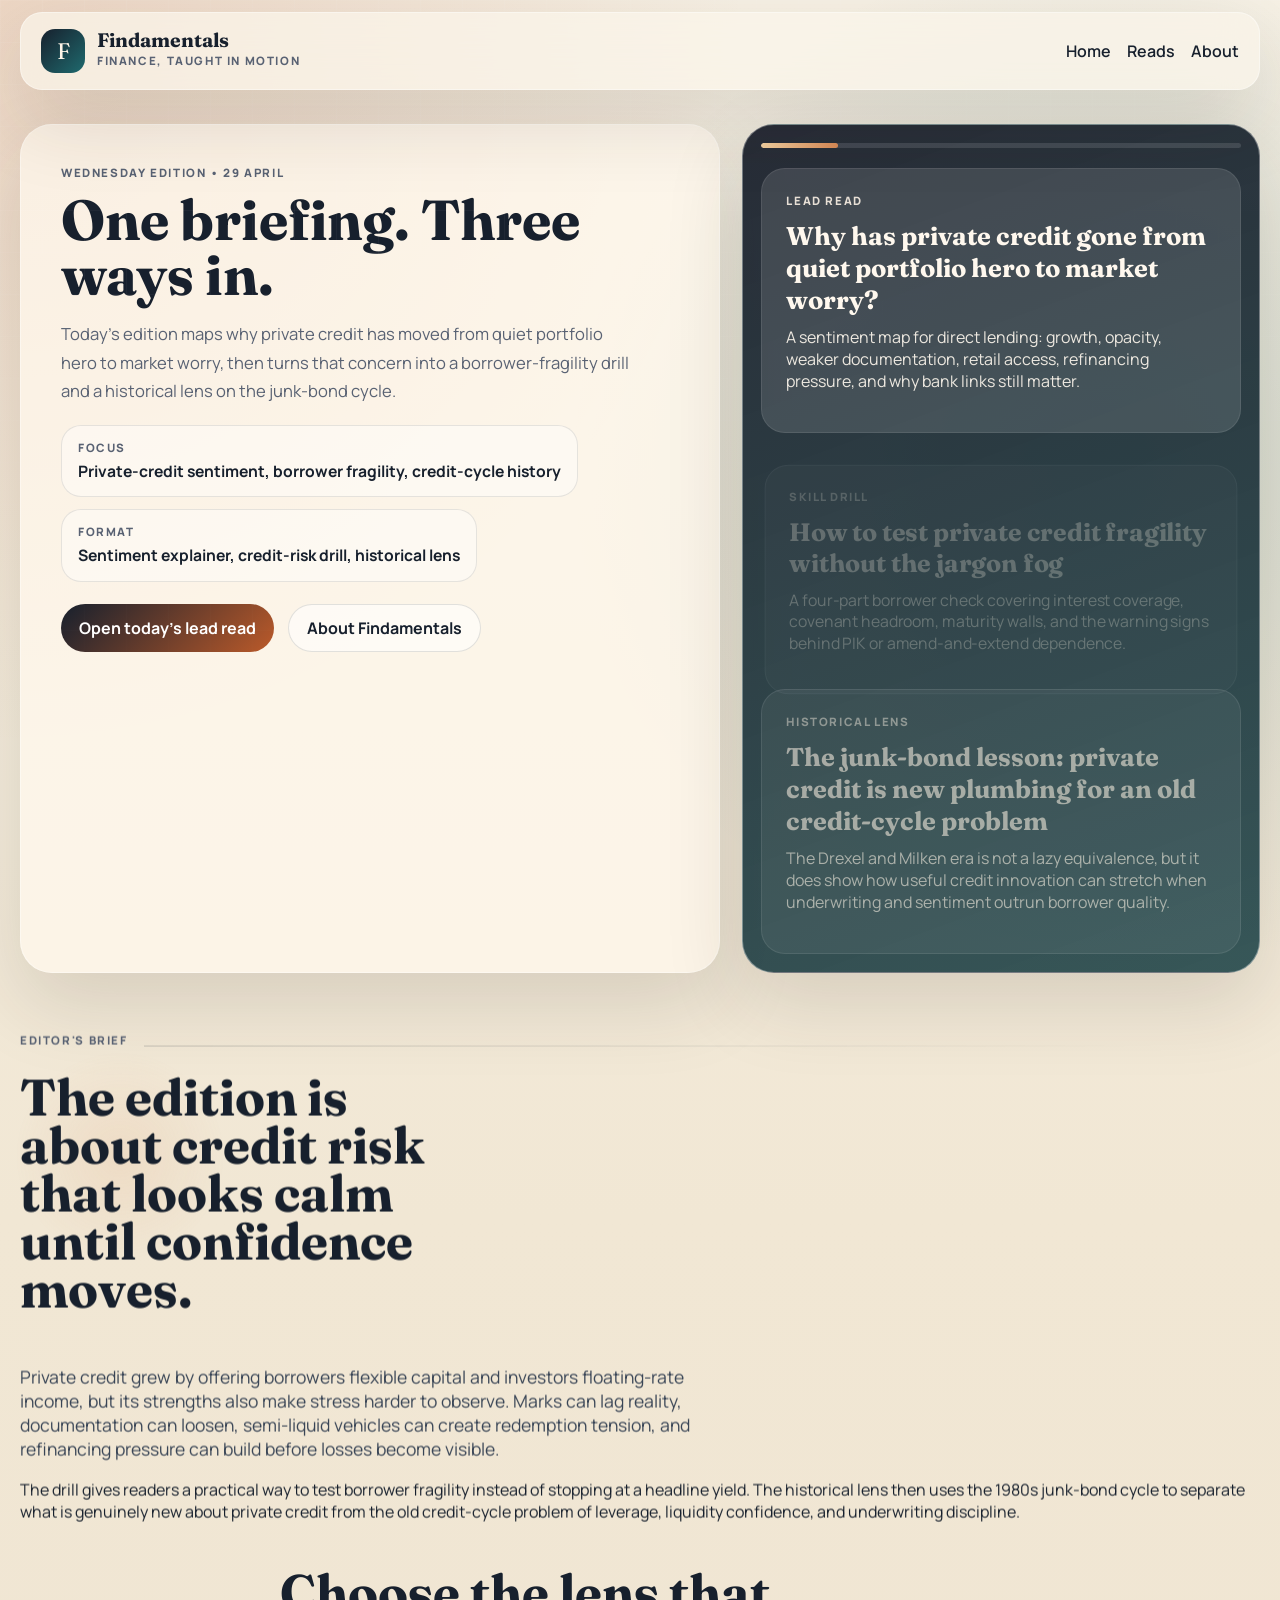
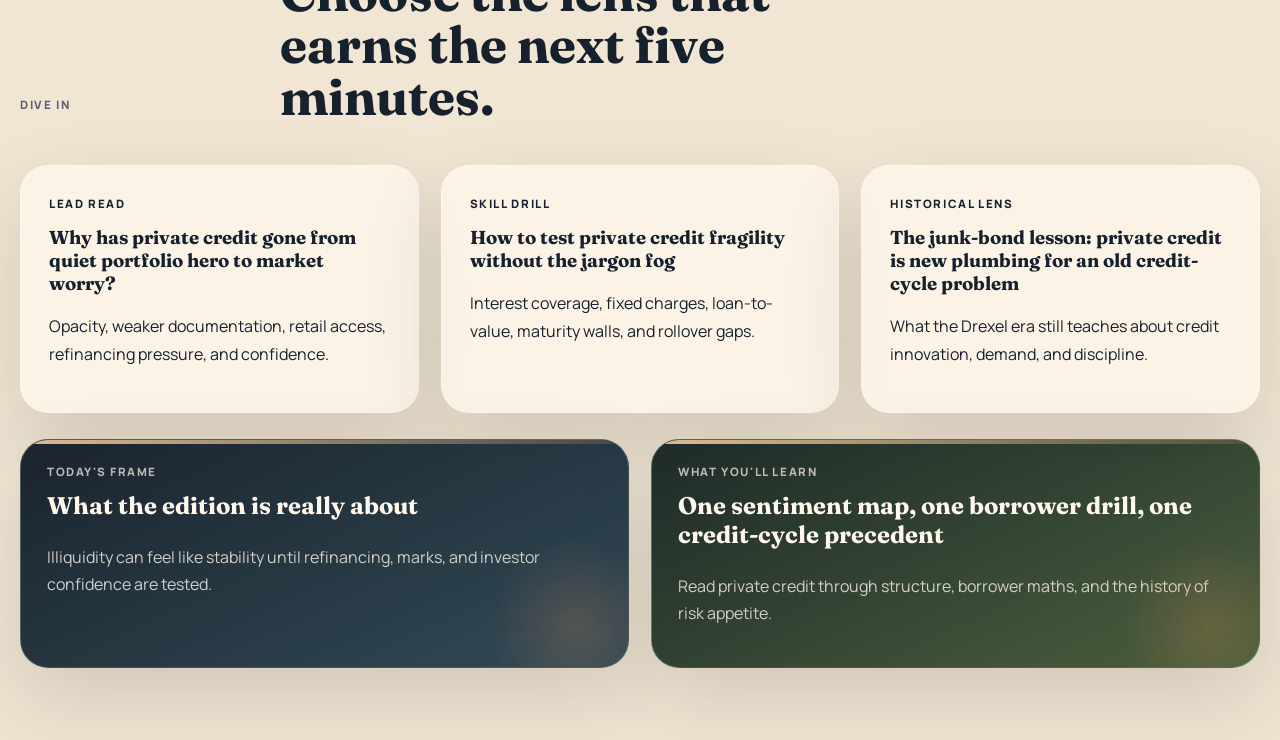
==== commit 106caa00: "Add files via upload" ====
--- a/index.html
+++ b/index.html
@@ -36,21 +36,21 @@
       <main>
         <section class="home-hero" id="edition">
           <div class="hero-copy">
-            <p class="section-kicker">Tuesday Edition • 28 April</p>
+            <p class="section-kicker">Wednesday Edition • 29 April</p>
             <h2>One briefing. Three ways in.</h2>
             <p class="hero-text">
-              Today's edition asks whether the AI investment cycle can still pass a return-on-capital test,
-              then turns that discipline into a practical modelling drill and a historical warning about
-              risk systems that made a huge position look smaller than it was.
+              Today's edition maps why private credit has moved from quiet portfolio hero to market worry,
+              then turns that concern into a borrower-fragility drill and a historical lens on the junk-bond
+              cycle.
             </p>
             <div class="edition-meta">
               <article class="meta-pill">
                 <span class="meta-label">Focus</span>
-                <strong data-home-focus>AI capex discipline, financial modelling, model-risk control</strong>
+                <strong data-home-focus>Private-credit sentiment, borrower fragility, credit-cycle history</strong>
               </article>
               <article class="meta-pill">
                 <span class="meta-label">Format</span>
-                <strong data-home-format>Capital-allocation framework, formula drill, historical lens</strong>
+                <strong data-home-format>Sentiment explainer, credit-risk drill, historical lens</strong>
               </article>
             </div>
             <div class="hero-actions">
@@ -66,28 +66,28 @@
 
             <a class="story-card is-active" data-story-card href="./lead-read.html">
               <p class="story-type">Lead read</p>
-              <h3>Can AI capex still clear the return-on-capital test?</h3>
+              <h3>Why has private credit gone from quiet portfolio hero to market worry?</h3>
               <p>
-                A capital-allocation framework for reading hyperscaler earnings: separate growth spend
-                from maintenance spend, then test revenue, margin, depreciation, and funding capacity.
+                A sentiment map for direct lending: growth, opacity, weaker documentation, retail access,
+                refinancing pressure, and why bank links still matter.
               </p>
             </a>
 
             <a class="story-card" data-story-card href="./skill-drill.html">
               <p class="story-type">Skill drill</p>
-              <h3>Build the model so the decision can survive the spreadsheet</h3>
+              <h3>How to test private credit fragility without the jargon fog</h3>
               <p>
-                A practical operating-model drill on inputs, calculations, outputs, checks, scenarios,
-                formula discipline, and stress testing.
+                A four-part borrower check covering interest coverage, covenant headroom, maturity walls,
+                and the warning signs behind PIK or amend-and-extend dependence.
               </p>
             </a>
 
             <a class="story-card" data-story-card href="./historical-lens.html">
               <p class="story-type">Historical lens</p>
-              <h3>The London Whale and the model that made risk look smaller</h3>
+              <h3>The junk-bond lesson: private credit is new plumbing for an old credit-cycle problem</h3>
               <p>
-                JPMorgan's 2012 loss shows how model changes, manual processes, and weak escalation can
-                turn spreadsheet convenience into governance theatre.
+                The Drexel and Milken era is not a lazy equivalence, but it does show how useful credit
+                innovation can stretch when underwriting and sentiment outrun borrower quality.
               </p>
             </a>
           </section>
@@ -99,18 +99,18 @@
               <p class="section-kicker">Editor's Brief</p>
               <span class="brief-rule"></span>
             </div>
-            <h3>The edition is about whether the model is measuring discipline or hiding risk.</h3>
+            <h3>The edition is about credit risk that looks calm until confidence moves.</h3>
             <p class="brief-lead">
-              Microsoft, Amazon, Alphabet, and Meta report in the same window, with AI infrastructure
-              spending now large enough to matter for margins, depreciation, credit markets, and valuation
-              discipline. The question is no longer whether the technology is important. It is whether the
-              incremental economics can carry the capital build-out.
+              Private credit grew by offering borrowers flexible capital and investors floating-rate income,
+              but its strengths also make stress harder to observe. Marks can lag reality, documentation can
+              loosen, semi-liquid vehicles can create redemption tension, and refinancing pressure can build
+              before losses become visible.
             </p>
             <p>
-              The modelling drill brings that same test down to spreadsheet level: assumptions, checks,
-              scenarios, and audit trails matter because a tidy workbook can still be a bad decision
-              system. The London Whale closes the loop with a reminder that reported risk is only as good
-              as the model, process, and incentives behind it.
+              The drill gives readers a practical way to test borrower fragility instead of stopping at a
+              headline yield. The historical lens then uses the 1980s junk-bond cycle to separate what is
+              genuinely new about private credit from the old credit-cycle problem of leverage, liquidity
+              confidence, and underwriting discipline.
             </p>
           </article>
         </section>
@@ -123,18 +123,18 @@
         <section class="content-grid reveal" id="reads">
           <a class="feed-card feed-link" href="./lead-read.html">
             <p class="feed-tag">Lead Read</p>
-            <h3>Can AI capex still clear the return-on-capital test?</h3>
-            <p>Hyperscaler earnings, infrastructure spend, depreciation, margins, and credit capacity.</p>
+            <h3>Why has private credit gone from quiet portfolio hero to market worry?</h3>
+            <p>Opacity, weaker documentation, retail access, refinancing pressure, and confidence.</p>
           </a>
           <a class="feed-card feed-link" href="./skill-drill.html">
             <p class="feed-tag">Skill Drill</p>
-            <h3>Build the model so the decision can survive the spreadsheet</h3>
-            <p>A compact financial-model architecture for revenue, EBITDA, cash flow, and debt capacity.</p>
+            <h3>How to test private credit fragility without the jargon fog</h3>
+            <p>Interest coverage, fixed charges, loan-to-value, maturity walls, and rollover gaps.</p>
           </a>
           <a class="feed-card feed-link" href="./historical-lens.html">
             <p class="feed-tag">Historical Lens</p>
-            <h3>The London Whale and the model that made risk look smaller</h3>
-            <p>What JPMorgan's 2012 loss still teaches about VaR, controls, incentives, and review.</p>
+            <h3>The junk-bond lesson: private credit is new plumbing for an old credit-cycle problem</h3>
+            <p>What the Drexel era still teaches about credit innovation, demand, and discipline.</p>
           </a>
         </section>
 
@@ -142,12 +142,12 @@
           <article class="busy-card">
             <p class="feed-tag">Today's Frame</p>
             <h3>What the edition is really about</h3>
-            <p>A forecast is useful only when its assumptions, controls, and incentives survive pressure.</p>
+            <p>Illiquidity can feel like stability until refinancing, marks, and investor confidence are tested.</p>
           </article>
           <article class="busy-card">
             <p class="feed-tag">What you'll learn</p>
-            <h3>One capex test, one modelling drill, one control failure</h3>
-            <p>Read AI spend through returns, build cleaner models, then study the cost of weak review.</p>
+            <h3>One sentiment map, one borrower drill, one credit-cycle precedent</h3>
+            <p>Read private credit through structure, borrower maths, and the history of risk appetite.</p>
           </article>
         </section>
       </main>
